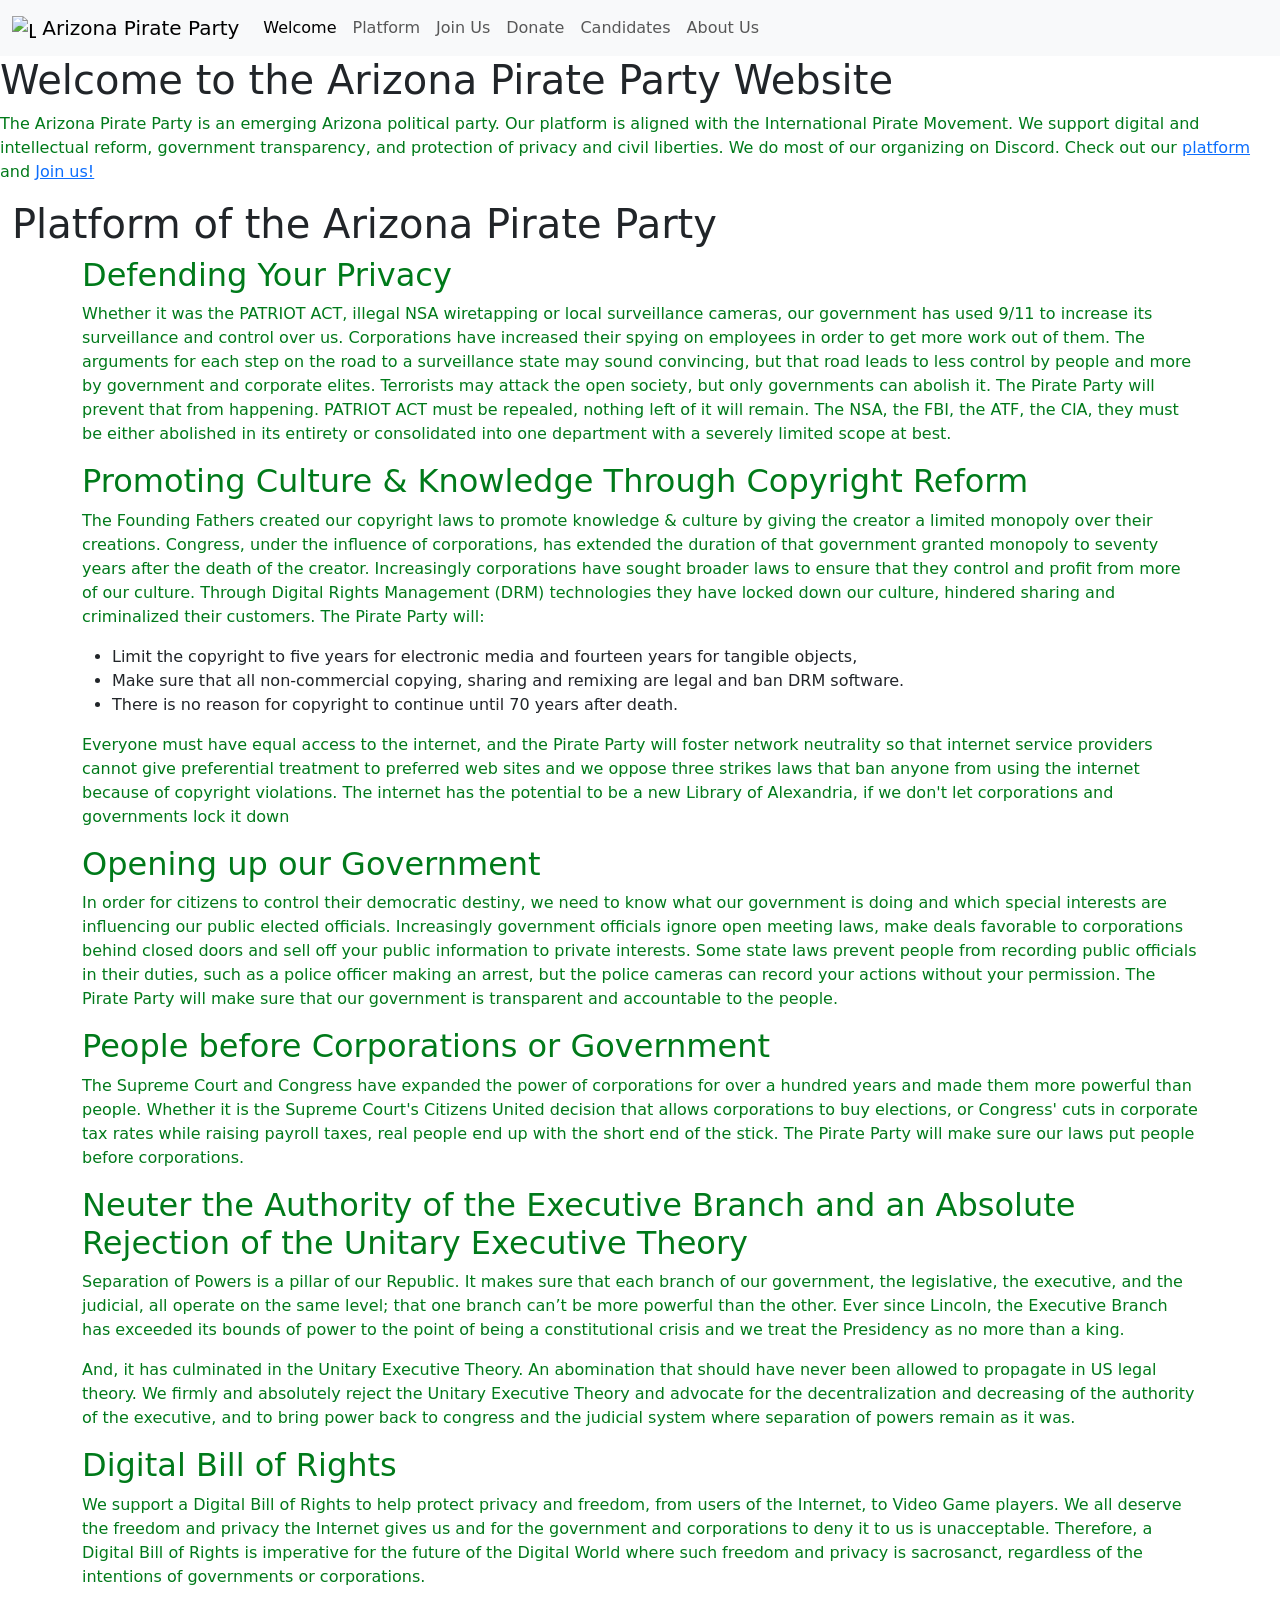
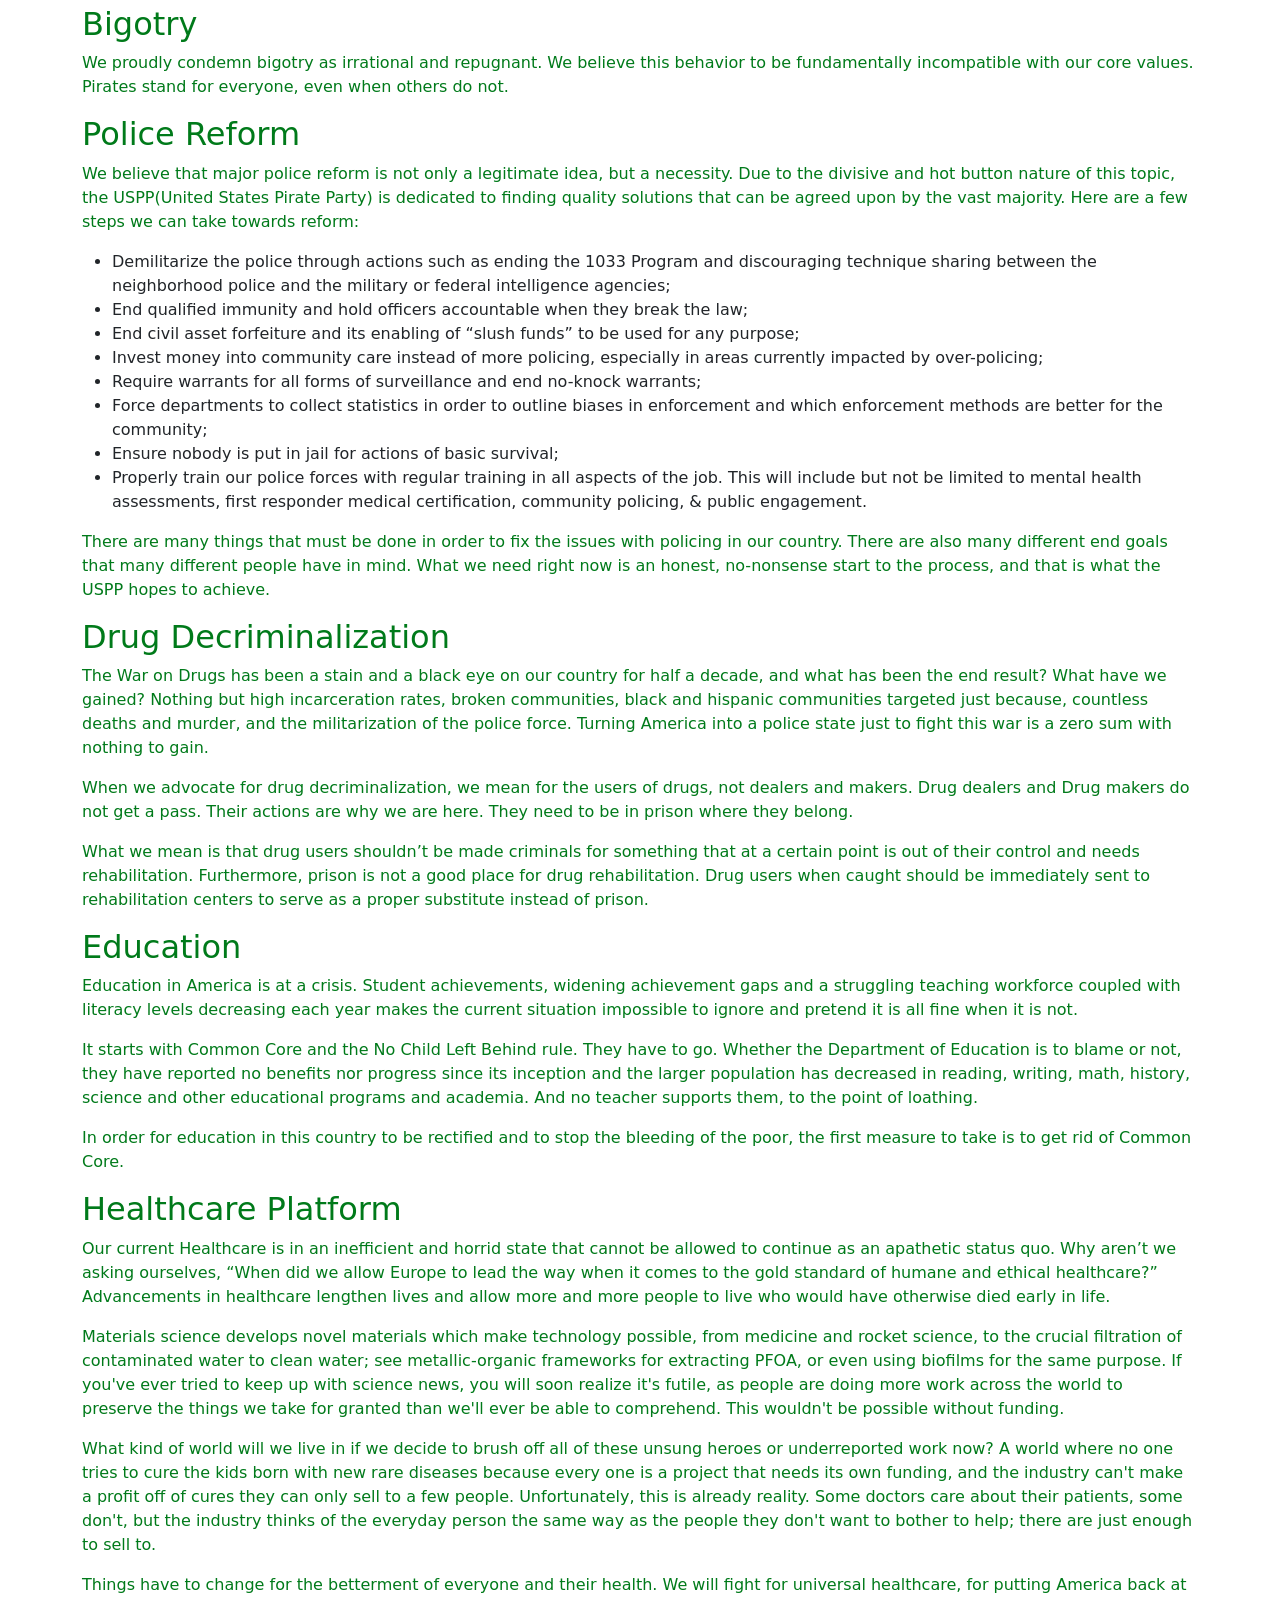
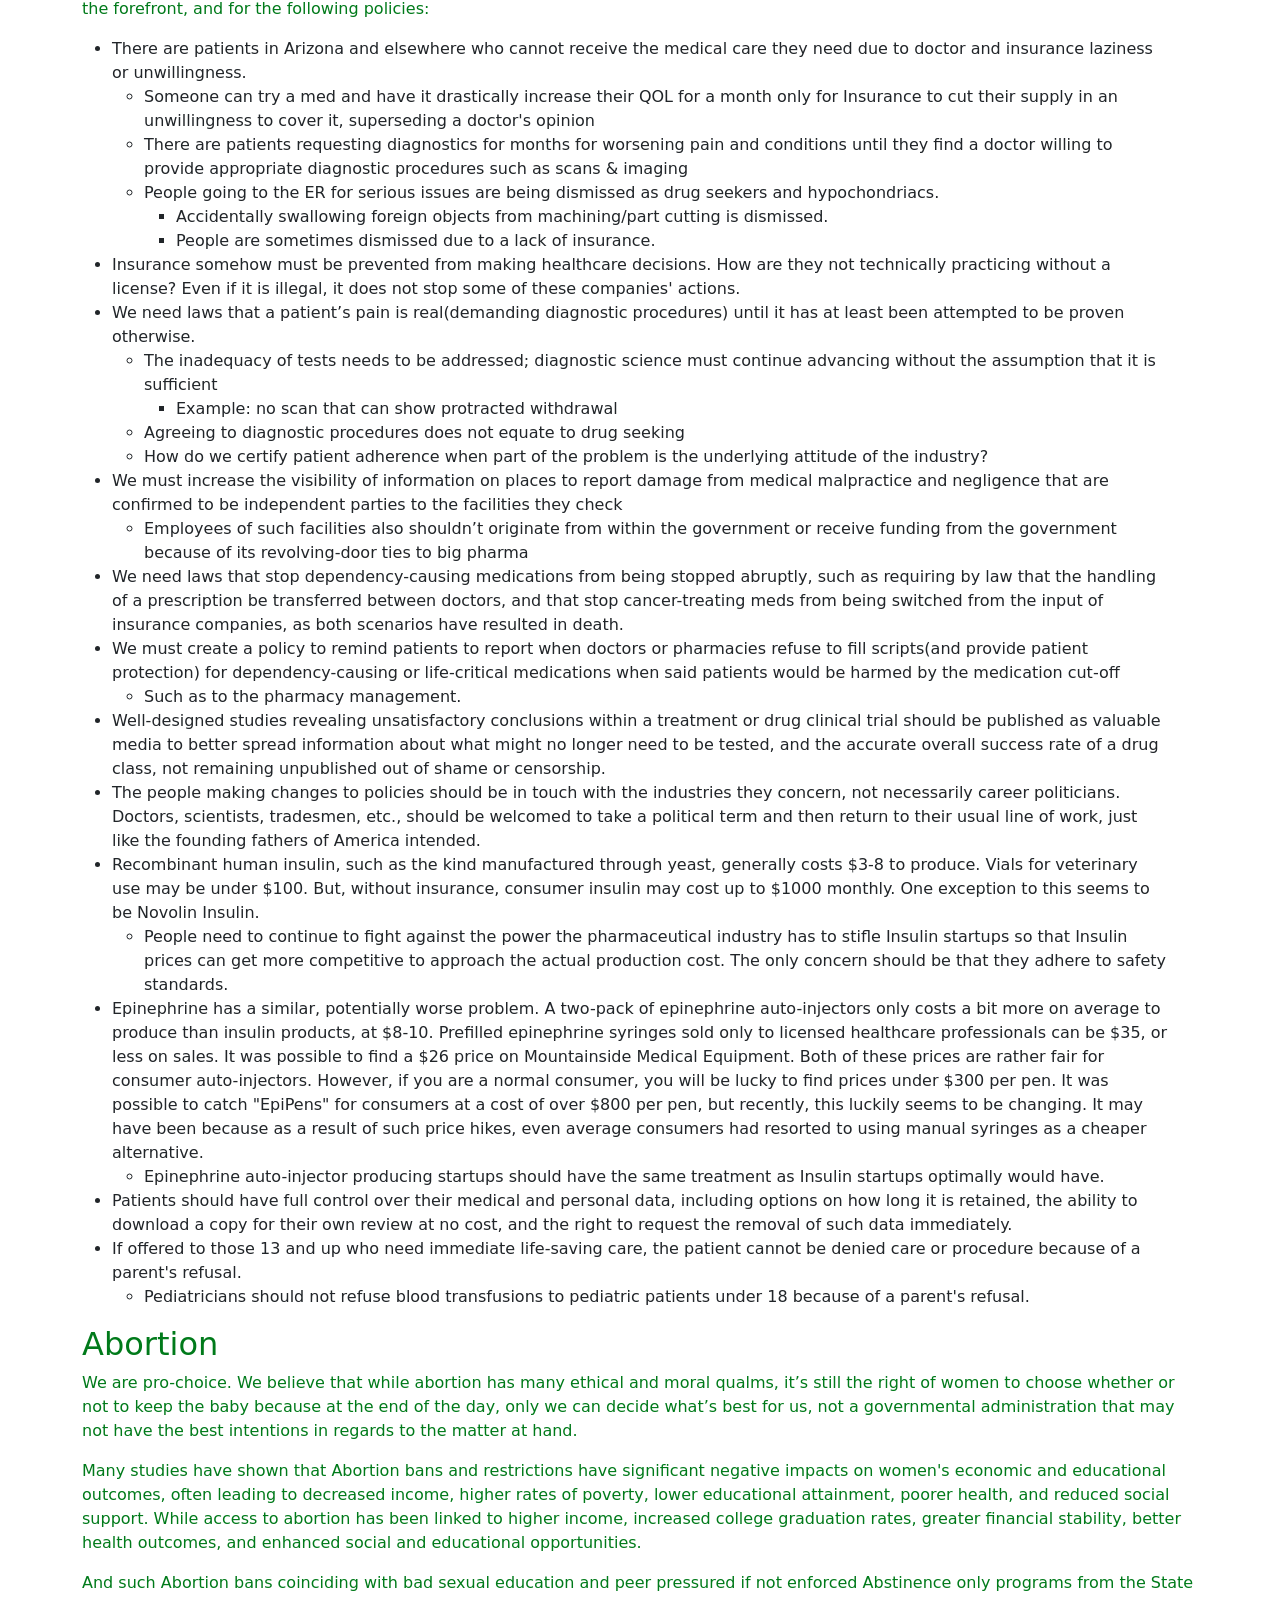
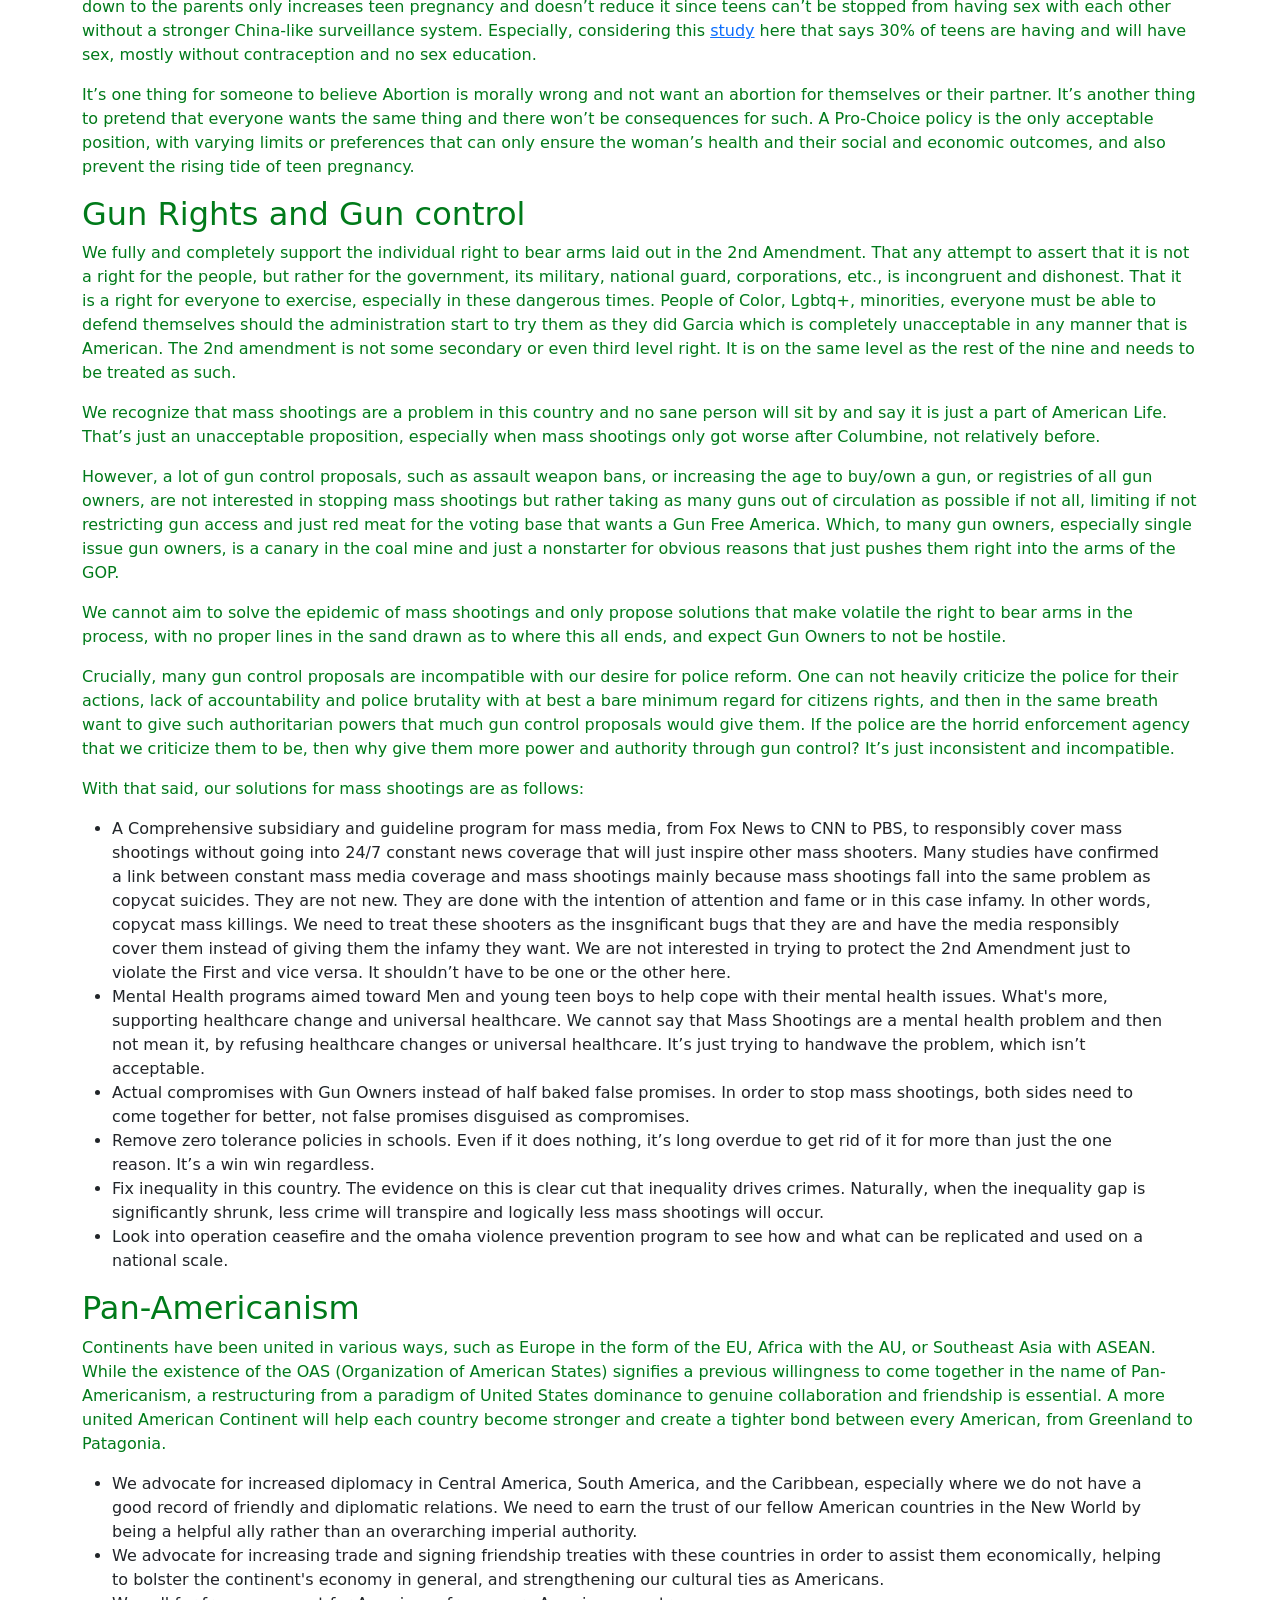
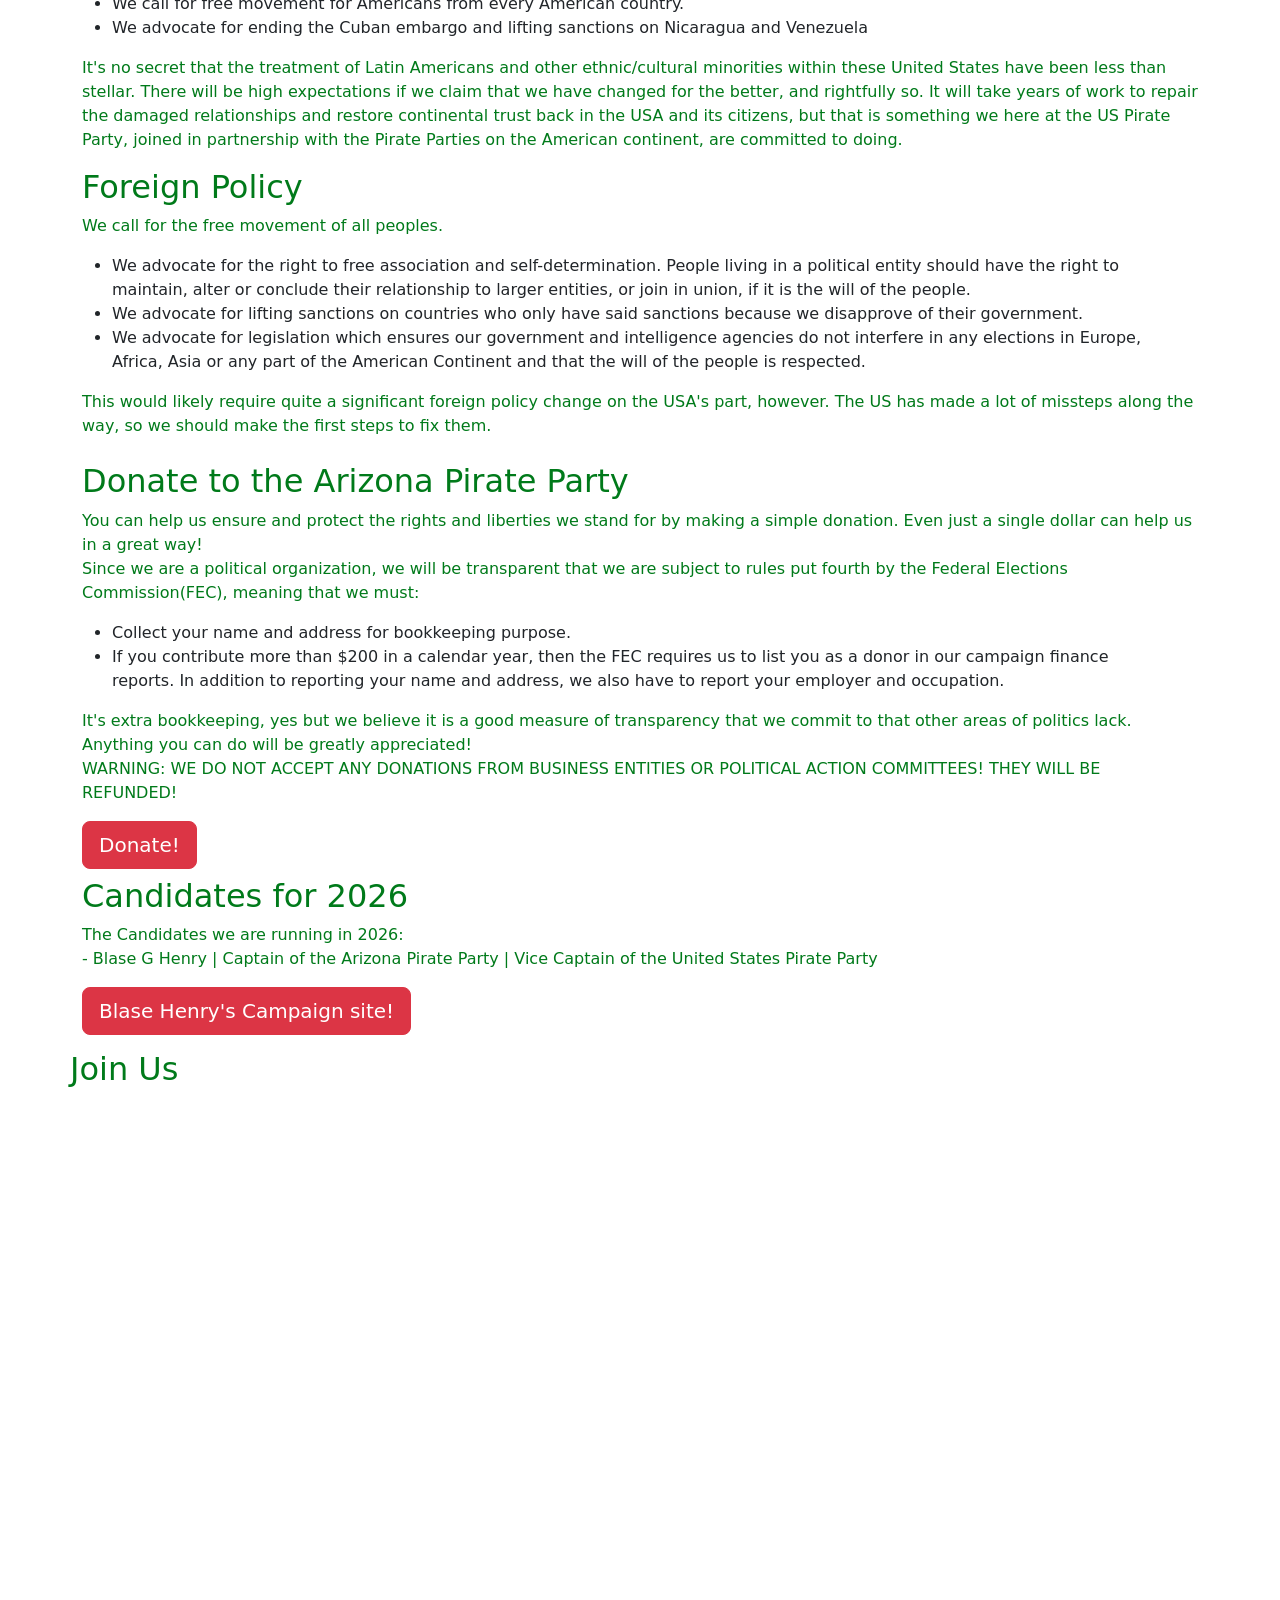
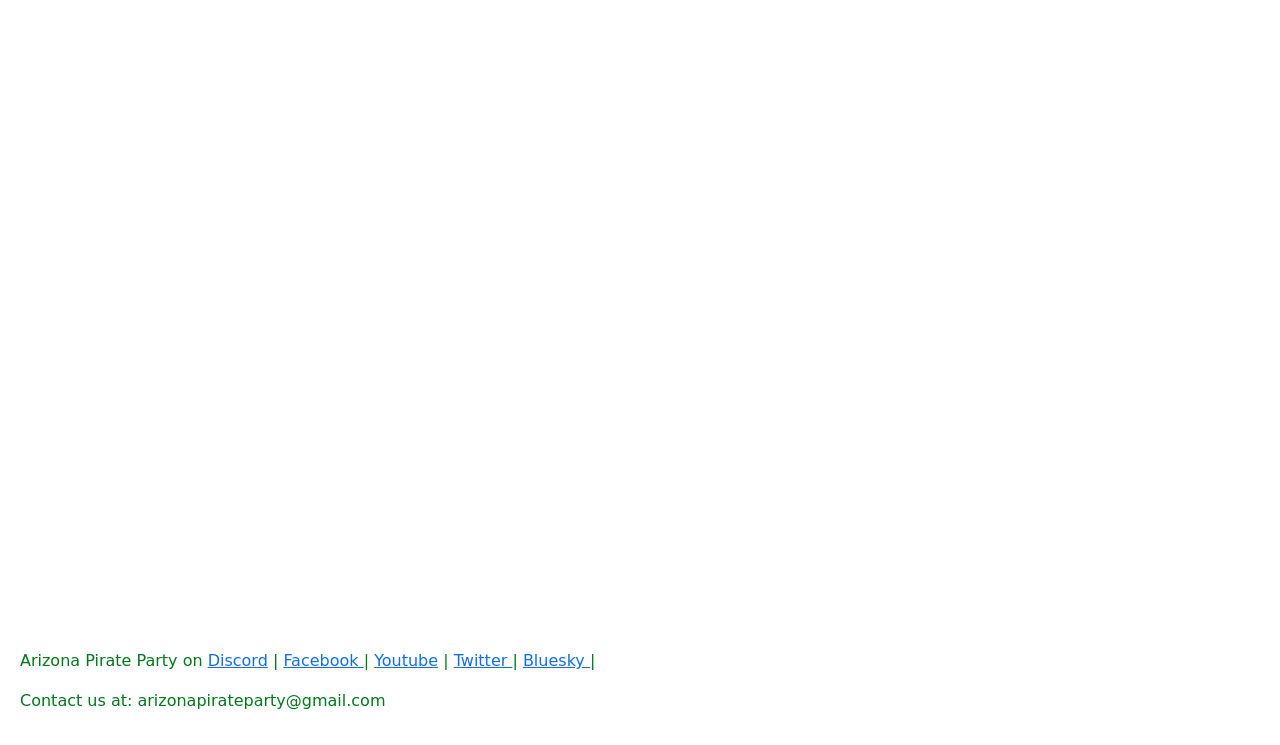
==== index.html @ faabdd6e "Title change." ====
<!DOCTYPE html>
    <head>
        <title>Arizona Pirate Party
        </title>
        <meta charset="utf-8">
        <meta name="viewport" content="width=device-width, initial-scale=1.0">
        <link rel="icon" href="https://cdn.discordapp.com/attachments/1261031970125906052/1361849986983133195/KYTcWwFT_400x400.jpg?ex=68004122&is=67feefa2&hm=09dff8dc280c2abeb54d81f35639f32830ed863a8ac54ee192ce0e9ca533f550&" type="image/icon type">   
        <link rel="stylesheet" href="style.css">
        <link href="https://cdn.jsdelivr.net/npm/bootstrap@5.3.3/dist/css/bootstrap.min.css" rel="stylesheet" integrity="sha384-QWTKZyjpPEjISv5WaRU9OFeRpok6YctnYmDr5pNlyT2bRjXh0JMhjY6hW+ALEwIH" crossorigin="anonymous">
        
        <style>
            /* Considering the lime green of the text seems to be in the external CSS file, 
            what is this green for? */
            h2, p {
                padding: 0 70px;
                color: #007a1a;
            }
            .nav-item {margin: 0;}
        </style>
    </head>
    <body>
            

        <!-- Navbar elements -->
                <nav class="navbar navbar-expand-lg bg-body-tertiary">
                    <div class="container-fluid">
                    <a class="navbar-brand" href="#">
                        <img src="https://openclipart.org/image/2000px/140407" alt="Logo" width="24" height="24" class="d-inline-block align-text-top">
                        Arizona Pirate Party</a>
                    <button class="navbar-toggler" type="button" data-bs-toggle="collapse" data-bs-target="#navbarNav" aria-controls="navbarNav" aria-expanded="false" aria-label="Toggle navigation">
                        <span class="navbar-toggler-icon"></span>
                    </button>
                    <div class="collapse navbar-collapse" id="navbarNav">
                        <ul class="navbar-nav">
                        <li class="nav-item">
                            <a class="nav-link active" aria-current="page" href="#welcome">Welcome</a>
                        </li>
                        <li class="nav-item">
                            <a class="nav-link" href="#platform">Platform</a>
                        </li>
                        <li class="nav-item">
                            <a class="nav-link" href="#join">Join Us</a>
                        </li>
                        <li class="nav-item">
                            <a class="nav-link" href="#donate">Donate</a>
                        </li>
                        <li class="nav-item">
                            <a class="nav-link" href="#Candidates">Candidates</a>
                        </li>
                        <li class="nav-item">
                            <a class="nav-link" href="https://azpirateparty.org/aboutUs" target="_self">About Us</a>
                        </li>
                        </ul>
                    </div>
                    </div>
                </nav>

        <!-- Start of Welcome Page -->

            <div id="row-1" class="container-fluid row gy-0 gx-0">
                        <h1 id="welcome">Welcome to the Arizona Pirate Party Website</h1>
                            <p id="intro">The Arizona Pirate Party is an emerging Arizona political party. Our platform is aligned with the
                                International Pirate Movement. We support digital and intellectual reform, government
                                transparency, and protection of privacy and civil liberties.

                                We do most of our organizing on Discord. Check out our <a href="#platform">platform</a> and <a href="#join">Join us!</a></p>
                        
            </div>

            <!-- Start of Platform Page -->
        <div id="platformpage" class="container-fluid row gy-0 gx-0">
            <div id="platform-width" class="container">
                <h1 id="platform">Platform of the Arizona Pirate Party</h1>            
                    <h2>Defending Your Privacy</h2>
                        <p>Whether it was the PATRIOT ACT, illegal NSA wiretapping or local surveillance cameras, our
                            government has used 9/11 to increase its surveillance and control over us. Corporations have increased
                            their spying on employees in order to get more work out of them. The arguments for each step on the road
                            to a surveillance state may sound convincing, but that road leads to less control by people and more by
                            government and corporate elites. Terrorists may attack the open society, but only governments can abolish it. The Pirate Party will prevent that from happening. PATRIOT ACT must be repealed, nothing left of it will remain. The NSA, the FBI, the ATF, the CIA, they must be either abolished in its entirety or
                            consolidated into one department with a severely limited scope at best.</p>
                    <h2>Promoting Culture & Knowledge Through Copyright
                        Reform</h2>
                        <p>The Founding Fathers created our copyright laws to promote knowledge & culture by giving the creator a
                            limited monopoly over their creations. Congress, under the influence of corporations, has extended the
                            duration of that government granted monopoly to seventy years after the death of the creator. Increasingly
                            corporations have sought broader laws to ensure that they control and profit from more of our culture.
                            Through Digital Rights Management (DRM) technologies they have locked down our culture, hindered
                            sharing and criminalized their customers. The Pirate Party will:
                            <ul style="padding-left:100px; padding-right: 100px;">
                                <li>Limit the copyright to five years for electronic media and fourteen years for tangible objects,
                                </li>
                                <li>Make sure that all non-commercial copying, sharing and remixing are legal and ban DRM software.
                                </li>
                                <li>There is no reason for copyright to continue until 70 years after death.
                                </li>
                            </ul>
                            </p>
                        <p>
                            Everyone must have equal access to the internet, and the Pirate Party will foster network neutrality so that
                            internet service providers cannot give preferential treatment to preferred web sites and we oppose three
                            strikes laws that ban anyone from using the internet because of copyright violations. The internet has the
                            potential to be a new Library of Alexandria, if we don't let corporations and governments lock it down
                        </p>
                    <h2>Opening up our Government</h2>
                        <p>In order for citizens to control their democratic destiny, we need to know what our government is doing
                            and which special interests are influencing our public elected officials. Increasingly government officials
                            ignore open meeting laws, make deals favorable to corporations behind closed doors and sell off your
                            public information to private interests. Some state laws prevent people from recording public officials in
                            their duties, such as a police officer making an arrest, but the police cameras can record your actions
                            without your permission. The Pirate Party will make sure that our government is transparent and
                            accountable to the people.</p>
                    <h2>People before Corporations or Government</h2>
                        <p>The Supreme Court and Congress have expanded the power of corporations for over a hundred years and
                            made them more powerful than people. Whether it is the Supreme Court's Citizens United decision that
                            allows corporations to buy elections, or Congress' cuts in corporate tax rates while raising payroll taxes,
                            real people end up with the short end of the stick. The Pirate Party will make sure our laws put people
                            before corporations.
                        </p>
                    <h2>Neuter the Authority of the Executive Branch and an
                        Absolute Rejection of the Unitary Executive Theory</h2>
                        <p>Separation of Powers is a pillar of our Republic. It makes sure that each branch of our government, the
                            legislative, the executive, and the judicial, all operate on the same level; that one branch can’t be more
                            powerful than the other. Ever since Lincoln, the Executive Branch has exceeded its bounds of power to
                            the point of being a constitutional crisis and we treat the Presidency as no more than a king.</p>
                        <p>
                            And, it has culminated in the Unitary Executive Theory. An abomination that should have never been
                            allowed to propagate in US legal theory. We firmly and absolutely reject the Unitary Executive Theory
                            and advocate for the decentralization and decreasing of the authority of the executive, and to bring power back
                            to congress and the judicial system where separation of powers remain as it was.
                        </p>
                    <h2>Digital Bill of Rights</h2>
                        <p>We support a Digital Bill of Rights to help protect privacy and freedom, from users of the Internet, to
                            Video Game players. We all deserve the freedom and privacy the Internet gives us and for the government
                            and corporations to deny it to us is unacceptable. Therefore, a Digital Bill of Rights is imperative for the
                            future of the Digital World where such freedom and privacy is sacrosanct, regardless of the intentions of
                            governments or corporations.
                        </p>
                    <h2>Bigotry</h2>
                        <p>We proudly condemn bigotry as irrational and repugnant. We believe this behavior to be fundamentally incompatible with our core values. Pirates stand for everyone, even when others do not.</p>
                    <h2>Police Reform</h2>
                        <p>We believe that major police reform is not only a legitimate idea, but a necessity. Due to the divisive and
                            hot button nature of this topic, the USPP(United States Pirate Party) is dedicated to finding quality solutions that can be agreed upon
                            by the vast majority. Here are a few steps we can take towards reform:
                            <ul style="padding-left:100px; padding-right: 100px;">
                                <li>Demilitarize the police through actions such as ending the 1033 Program and discouraging
                                    technique sharing between the neighborhood police and the military or federal intelligence
                                    agencies;
                                </li>
                                <li>End qualified immunity and hold officers accountable when they break the law;
                                </li>
                                <li>End civil asset forfeiture and its enabling of “slush funds” to be used for any purpose;
                                </li>
                                <li>Invest money into community care instead of more policing, especially in areas currently
                                    impacted by over-policing;
                                </li>
                                <li>
                                    Require warrants for all forms of surveillance and end no-knock warrants;
                                </li>
                                <li>
                                    Force departments to collect statistics in order to outline biases in enforcement and which
                                    enforcement methods are better for the community;
                                </li>
                                <li>
                                    Ensure nobody is put in jail for actions of basic survival;
                                </li>
                                <li>
                                    Properly train our police forces with regular training in all aspects of the job. This will include but
                                    not be limited to mental health assessments, first responder medical certification, community
                                    policing, & public engagement.
                                </li>
                            </ul>
                        </p>
                        <p>There are many things that must be done in order to fix the issues with policing in our country. There are
                            also many different end goals that many different people have in mind. What we need right now is an
                            honest, no-nonsense start to the process, and that is what the USPP hopes to achieve.</p>
                    <h2>Drug Decriminalization</h2>
                        <p>The War on Drugs has been a stain and a black eye on our country for half a decade, and what has been
                            the end result? What have we gained? Nothing but high incarceration rates, broken communities, black
                            and hispanic communities targeted just because, countless deaths and murder, and the militarization of the
                            police force. Turning America into a police state just to fight this war is a zero sum with nothing to gain.
                        </p>
                        <p>When we advocate for drug decriminalization, we mean for the users of drugs, not dealers and makers.
                            Drug dealers and Drug makers do not get a pass. Their actions are why we are here. They need to be in
                            prison where they belong.</p> 
                        <p>
                            What we mean is that drug users shouldn’t be made criminals for something that at a certain point is out
                            of their control and needs rehabilitation. Furthermore, prison is not a good place for drug rehabilitation. Drug users
                            when caught should be immediately sent to rehabilitation centers to serve as a proper substitute instead of
                            prison.
                        </p>                     
                    <h2>Education</h2>
                        <p>
                            Education in America is at a crisis. Student achievements, widening achievement gaps and a struggling
                            teaching workforce coupled with literacy levels decreasing each year makes the current situation
                            impossible to ignore and pretend it is all fine when it is not.
                        </p>
                        <p>
                            It starts with Common Core and the No Child Left Behind rule. They have to go. Whether the
                            Department of Education is to blame or not, they have reported no benefits nor progress since its
                            inception and the larger population has decreased in reading, writing, math, history, science and other
                            educational programs and academia. And no teacher supports them, to the point of loathing.
                        </p>
                        <p>
                            In order for education in this country to be rectified and to stop the bleeding of the poor, the first measure to take is to get rid of Common Core.
                        </p>
                        <h2>Healthcare Platform</h2>
                        <p>
                            Our current Healthcare is in an inefficient and horrid state that cannot be allowed to continue as an apathetic status quo. 
                            Why aren’t we asking ourselves, “When did we allow Europe to lead the way when it comes to the gold standard of humane and ethical healthcare?” 
                            Advancements in healthcare lengthen lives and allow more and more people to live who would have otherwise died early in life. 
                        </p>
                        <p>
                            Materials science develops novel materials which make technology possible, from medicine and rocket science, 
                            to the crucial filtration of contaminated water to clean water; see metallic-organic frameworks for extracting PFOA, 
                            or even using biofilms for the same purpose. If you've ever tried to keep up with science news, you will soon realize it's futile, 
                            as people are doing more work across the world to preserve the things we take for granted than we'll ever be able to comprehend. 
                            This wouldn't be possible without funding.
                        </p>
                        <p>
                            What kind of world will we live in if we decide to brush off all of these unsung heroes or 
                            underreported work now? A world where no one tries to cure the kids born with new rare diseases because every one is a project that needs its own funding, 
                            and the industry can't make a profit off of cures they can only sell to a few people. Unfortunately, this is already reality. 
                            Some doctors care about their patients, some don't, but the industry thinks of the everyday person the same way as the people they don't want to 
                            bother to help; there are just enough to sell to.
                        </p>
                        <p>
                            Things have to change for the betterment of everyone and their health. We will fight for universal healthcare, for putting America back at the forefront, 
                            and for the following policies:
                        </p>
                        <ul style="padding-left:100px; padding-right: 100px;">
                            <li>There are patients in Arizona and elsewhere who cannot receive the medical care they need due to doctor and insurance laziness or unwillingness.</li>
                            <ul>
                                <li>Someone can try a med and have it drastically increase their QOL for a month only for Insurance to cut their supply in an unwillingness to cover it, 
                                    superseding a doctor's opinion</li>
                                <li>There are patients requesting diagnostics for months for worsening pain and conditions until they find a doctor willing to provide appropriate diagnostic 
                                    procedures such as scans & imaging</li>
                                <li>People going to the ER for serious issues are being dismissed as drug seekers and hypochondriacs.</li>
                                    <ul>
                                        <li>Accidentally swallowing foreign objects from machining/part cutting is dismissed.</li>
                                        <li>People are sometimes dismissed due to a lack of insurance.</li>
                                    </ul>
                            </ul>
                            <li>Insurance somehow must be prevented from making healthcare decisions. How are they not technically practicing without a license? Even if it is illegal, 
                                it does not stop some of these companies' actions. </li>
                            <li>We need laws that a patient’s pain is real(demanding diagnostic procedures) until it has at least been attempted to be proven otherwise.</li>
                                <ul>
                                    <li>The inadequacy of tests needs to be addressed; diagnostic science must continue advancing without the assumption that it is sufficient</li>
                                        <ul>
                                            <li>Example: no scan that can show protracted withdrawal</li>
                                        </ul>
                                    <li>Agreeing to diagnostic procedures does not equate to drug seeking</li>
                                    <li>How do we certify patient adherence when part of the problem is the underlying attitude of the industry? </li>
                                </ul>
                            <li>We must increase the visibility of information on places to report damage from medical malpractice and negligence that are confirmed to be independent 
                                parties to the facilities they check</li>
                                <ul>
                                    <li>Employees of such facilities also shouldn’t originate from within the government or receive funding from the government because of its revolving-door ties to big pharma</li>
                                </ul>
                            <li>We need laws that stop dependency-causing medications from being stopped abruptly, such as requiring by law that the handling of a prescription be transferred 
                                between doctors, and that stop cancer-treating meds from being switched from the input of insurance companies, as both scenarios have resulted in death.</li>
                            <li>We must create a policy to remind patients to report when doctors or pharmacies refuse to fill scripts(and provide patient protection) for dependency-causing or 
                                life-critical medications when said patients would be harmed by the medication cut-off </li>
                                <ul>
                                    <li>Such as to the pharmacy management.</li>
                                </ul>
                            <li>Well-designed studies revealing unsatisfactory conclusions within a treatment or drug clinical trial should be published as valuable media to better 
                                spread information about what might no longer need to be tested, and the accurate overall success rate of a drug class, not remaining unpublished out of shame 
                                or censorship.</li>
                            <li>The people making changes to policies should be in touch with the industries they concern, not necessarily career politicians. Doctors, scientists, tradesmen, etc., 
                                should be welcomed to take a political term and then return to their usual line of work, just like the founding fathers of America intended.</li>
                            <li>Recombinant human insulin, such as the kind manufactured through yeast, generally costs $3-8 to produce. Vials for veterinary use may be under $100. 
                                But, without insurance, consumer insulin may cost up to $1000 monthly. One exception to this seems to be Novolin Insulin. </li>
                                <ul>
                                    <li>People need to continue to fight against the power the pharmaceutical industry has to stifle Insulin startups so that Insulin prices can get more competitive 
                                        to approach the actual production cost. The only concern should be that they adhere to safety standards.</li>
                                </ul>
                            <li>Epinephrine has a similar, potentially worse problem. A two-pack of epinephrine auto-injectors only costs a bit more on average to produce than insulin products, 
                                at $8-10. Prefilled epinephrine syringes sold only to licensed healthcare professionals can be $35, or less on sales. It was possible to find a $26 price on 
                                Mountainside Medical Equipment. Both of these prices are rather fair for consumer auto-injectors. However, if you are a normal consumer, you will be lucky to find 
                                prices under $300 per pen. It was possible to catch "EpiPens" for consumers at a cost of over $800 per pen, but recently, this luckily seems to be changing. 
                                It may have been because as a result of such price hikes, even average consumers had resorted to using manual syringes as a cheaper alternative.</li>
                                <ul>
                                    <li>Epinephrine auto-injector producing startups should have the same treatment as Insulin startups optimally would have.</li>
                                </ul>
                            <li>Patients should have full control over their medical and personal data, including options on how long it is retained, the ability to download a copy for their own 
                                review at no cost, and the right to request the removal of such data immediately.
                            </li>
                            <li>If offered to those 13 and up who need immediate life-saving care, the patient cannot be denied care or procedure because of a parent's refusal.</li>
                                <ul>
                                    <li>Pediatricians should not refuse blood transfusions to pediatric patients under 18 because of a parent's refusal.</li>
                                </ul>
                        </ul>
                    <h2>Abortion</h2>
                        <p>
                            We are pro-choice. We believe that while abortion has many ethical and moral qualms, it’s still the right
                            of women to choose whether or not to keep the baby because at the end of the day, only we can decide
                            what’s best for us, not a governmental administration that may not have the best intentions in regards to
                            the matter at hand.
                        </p>
                        <p>
                            Many studies have shown that Abortion bans and restrictions have significant negative impacts on
                            women's economic and educational outcomes, often leading to decreased income, higher rates of poverty,
                            lower educational attainment, poorer health, and reduced social support. While access to abortion has
                            been linked to higher income, increased college graduation rates, greater financial stability, better health
                            outcomes, and enhanced social and educational opportunities.
                        </p>
                        <p>
                            And such Abortion bans coinciding with bad sexual education and peer pressured if not enforced
                            Abstinence only programs from the State down to the parents only increases teen pregnancy and doesn’t
                            reduce it since teens can’t be stopped from having sex with each other without a stronger China-like
                            surveillance system. Especially, considering this <a href="https://www.cdc.gov/yrbs/dstr/index.html">study</a> here that says 30% of teens are having and will
                            have sex, mostly without contraception and no sex education.
                        </p>
                        <p>
                            It’s one thing for someone to believe Abortion is morally wrong and not want an abortion for themselves or their
                            partner. It’s another thing to pretend that everyone wants the same thing and there won’t be consequences
                            for such. A Pro-Choice policy is the only acceptable position, with varying limits or preferences that can
                            only ensure the woman’s health and their social and economic outcomes, and also prevent the
                            rising tide of teen pregnancy.
                        </p>
                    <h2>Gun Rights and Gun control</h2>
                        <p>
                            We fully and completely support the individual right to bear arms laid out in the 2nd Amendment. That
                            any attempt to assert that it is not a right for the people, but rather for the government, its military,
                            national guard, corporations, etc., is incongruent and dishonest. That it is a right for everyone to exercise,
                            especially in these dangerous times. People of Color, Lgbtq+, minorities, everyone must be able to defend
                            themselves should the administration start to try them as they did Garcia which is completely
                            unacceptable in any manner that is American. The 2nd amendment is not some secondary or even third
                            level right. It is on the same level as the rest of the nine and needs to be treated as such.
                        </p>
                        <p>
                            We recognize that mass shootings are a problem in this country and no sane person will sit by and say it is
                            just a part of American Life. That’s just an unacceptable proposition, especially when mass shootings
                            only got worse after Columbine, not relatively before.
                        </p>
                        <p>
                            However, a lot of gun control proposals, such as assault weapon bans, or increasing 
                            the age to buy/own a gun, or registries of all gun owners, are not interested in stopping mass
                            shootings but rather taking as many guns out of circulation as possible if not all, limiting if not restricting
                            gun access and just red meat for the voting base that wants a Gun Free America. Which, to many gun
                            owners, especially single issue gun owners, is a canary in the coal mine and just a nonstarter for obvious
                            reasons that just pushes them right into the arms of the GOP.
                        </p>
                        <p>
                            We cannot aim to solve the epidemic of mass shootings and only propose solutions that make volatile the right
                            to bear arms in the process, with no proper lines in the sand drawn as to where this all ends, and expect
                            Gun Owners to not be hostile.
                        </p>
                        <p>
                            Crucially, many gun control proposals are incompatible with our desire for police reform. One can not heavily
                            criticize the police for their actions, lack of accountability and police brutality with at best a bare
                            minimum regard for citizens rights, and then in the same breath want to give such authoritarian powers
                            that much gun control proposals would give them. If the police are the horrid enforcement agency that we
                            criticize them to be, then why give them more power and authority through gun control? It’s just
                            inconsistent and incompatible.
                        </p>
                        <p>
                            With that said, our solutions for mass shootings are as follows:
                            <ul style="padding-left:100px; padding-right: 100px;">
                                <li>
                                    A Comprehensive subsidiary and guideline program for mass media, from Fox News to CNN to
                                    PBS, to responsibly cover mass shootings without going into 24/7 constant news coverage that
                                    will just inspire other mass shooters. Many studies have confirmed a link between constant mass
                                    media coverage and mass shootings mainly because mass shootings fall into the same problem as
                                    copycat suicides. They are not new. They are done with the intention of attention and fame or in
                                    this case infamy. In other words, copycat mass killings. We need to treat these shooters as the
                                    insgnificant bugs that they are and have the media responsibly cover them instead of giving them
                                    the infamy they want. We are not interested in trying to protect the 2nd Amendment just to
                                    violate the First and vice versa. It shouldn’t have to be one or the other here.
                                </li>
                                <li>
                                    Mental Health programs aimed toward Men and young teen boys to help cope with their mental
                                    health issues. What's more, supporting healthcare change and universal healthcare. We cannot say that
                                    Mass Shootings are a mental health problem and then not mean it, by refusing healthcare changes
                                    or universal healthcare. It’s just trying to handwave the problem, which isn’t acceptable.
                                </li>
                                <li>
                                    Actual compromises with Gun Owners instead of half baked false promises. In order to stop mass
                                    shootings, both sides need to come together for better, not false promises disguised as
                                    compromises.
                                </li>
                                <li>
                                    Remove zero tolerance policies in schools. Even if it does nothing, it’s long overdue to get rid of
                                    it for more than just the one reason. It’s a win win regardless.
                                </li>
                                <li>
                                    Fix inequality in this country. The evidence on this is clear cut that inequality drives crimes.
                                    Naturally, when the inequality gap is significantly shrunk, less crime will transpire and logically less
                                    mass shootings will occur.
                                </li>
                                <li>
                                    Look into operation ceasefire and the omaha violence prevention program to see how and what
                                    can be replicated and used on a national scale.
                                </li>
                            </ul>
                        </p>
                    <h2>Pan-Americanism</h2>
                        <p>
                            Continents have been united in various ways, such as Europe in the form of the EU, Africa with the AU,
                            or Southeast Asia with ASEAN. While the existence of the OAS (Organization of American States)
                            signifies a previous willingness to come together in the name of Pan-Americanism, a restructuring from a
                            paradigm of United States dominance to genuine collaboration and friendship is essential. A more united
                            American Continent will help each country become stronger and create a tighter bond between every
                            American, from Greenland to Patagonia.
                            <ul style="padding-left:100px; padding-right: 100px;">
                                <li>
                                    We advocate for increased diplomacy in Central America, South America, and the Caribbean,
                                    especially where we do not have a good record of friendly and diplomatic relations. We need to
                                    earn the trust of our fellow American countries in the New World by being a helpful ally rather
                                    than an overarching imperial authority.
                                </li>
                                <li>
                                    We advocate for increasing trade and signing friendship treaties with these countries in order to
                                    assist them economically, helping to bolster the continent's economy in general, and strengthening
                                    our cultural ties as Americans.
                                </li>
                                <li>
                                    We call for free movement for Americans from every American country.
                                </li>
                                <li>
                                    We advocate for ending the Cuban embargo and lifting sanctions on Nicaragua and Venezuela
                                </li>
                            </ul>
                        </p>
                        <p>
                            It's no secret that the treatment of Latin Americans and other ethnic/cultural minorities within these
                            United States have been less than stellar. There will be high expectations if we claim that we have
                            changed for the better, and rightfully so. It will take years of work to repair the damaged relationships and
                            restore continental trust back in the USA and its citizens, but that is something we here at the US Pirate
                            Party, joined in partnership with the Pirate Parties on the American continent, are committed to doing.
                        </p>
                    <h2>Foreign Policy</h2>
                        <p>
                            We call for the free movement of all peoples.
                            <ul style="padding-left:100px; padding-right: 100px;">
                                <li>
                                    We advocate for the right to free association and self-determination. People living in a political
                                    entity should have the right to maintain, alter or conclude their relationship to larger entities, or
                                    join in union, if it is the will of the people.
                                </li>
                                <li>
                                    We advocate for lifting sanctions on countries who only have said sanctions because we
                                    disapprove of their government.
                                </li>
                                <li>
                                    We advocate for legislation which ensures our government and intelligence agencies do not
                                    interfere in any elections in Europe, Africa, Asia or any part of the American Continent and that
                                    the will of the people is respected.
                                </li>
                            </ul>
                        </p>
                        <p>
                            This would likely require quite a significant foreign policy change on the USA's part, however. The US
                            has made a lot of missteps along the way, so we should make the first steps to fix them.
                        </p>
            </div>
              <!-- Start Donation Page -->
        <div id="donate" class="container-fluid row gy-0 gx-0">
            <div id="Donate-width" class="container">
                <h1 id="Donate"></h1>    
                <h2>Donate to the Arizona Pirate Party</h2>
                <p>  
                    You can help us ensure and protect the rights and liberties we stand for by making a simple donation. Even just a single dollar can help us in a great way!<br>
                    Since we are a political organization, we will be transparent that we are subject to rules put fourth by the Federal Elections Commission(FEC), meaning that we must:<br>
                </p>
                    <ul style="padding-left:100px; padding-right: 100px;">
                    <li>Collect your name and address for bookkeeping purpose. </li>
                    <li>If you contribute more than $200 in a calendar year, then the FEC requires us to list you as a donor in our campaign finance reports. In addition to reporting your name and address, we also have to report your employer and occupation.</li>
            </ul>
                <p>
                    It's extra bookkeeping, yes but we believe it is a good measure of transparency that we commit to that other areas of politics lack.<br> 
                    Anything you can do will be greatly appreciated!<br>
                    WARNING: WE DO NOT ACCEPT ANY DONATIONS FROM BUSINESS ENTITIES OR POLITICAL ACTION COMMITTEES! THEY WILL BE REFUNDED!
                </p>
                <a href = "https://donate.stripe.com/cNieVfdvPg9F3cQ4xn6sw00" target="_blank" class="btn btn-danger btn-lg" id="petition-btn" style="margin: 0px 0px 0px 70px">Donate!</a>
        </div>
             <div id="Candidates" class="container-fluid row gy-0 gx-0">
            <div id="Candidates-width" class="container">
                <h1 id="Candidates"></h1>    
                <h2>Candidates for 2026</h2>
                <p>  
                   The Candidates we are running in 2026:<br>
                    - Blase G Henry | Captain of the Arizona Pirate Party | Vice Captain of the United States Pirate Party<br> 
                   
                    
                </p>
                <a href = "https://blasehenryforarizona.com/" target="_blank" class="btn btn-danger btn-lg" id="petition-btn" style="margin: 0px 0px 0px 70px">Blase Henry's Campaign site!</a>
        </div>
<!-- Start of Join Page -->
        <div id="row-2" class="row gy-0 gx-0 container-fluid">
            <h2 id="join" style="padding-left: 70px; padding-right: 70px; padding-top: 15px; width: 100%;">Join Us</h2>
            <iframe src="https://docs.google.com/forms/d/e/1FAIpQLSejc2YM6c1LQwRhseRbGIvfm9ftfXf7C0mQ8feKrnGQj4B2Hg/viewform?embedded=true" width="640" height="1153" frameborder="0" marginheight="0" marginwidth="0">Loading…</iframe>
            <p style="padding-left: 20px;">Arizona Pirate Party on 
                <a href="https://discord.gg/6byTSC22NW"6016; target="_blank">Discord</a> 
                | <a href="#"6016; target="_blank"> Facebook </a> 
                | <a href="#"6016; target="_blank">Youtube</a> 
                | <a href="https://x.com/AZPirateParty"6016; target="_blank"> Twitter </a> 
                | <a href="https://bsky.app/profile/azpirateparty.org"6016; target="_blank"> Bluesky </a>
                | <p style="padding-left: 20px;"> Contact us at: arizonapirateparty@gmail.com </p>
            </p>
        </div>
    </body>
    <footer>
        

                <script src="https://cdn.jsdelivr.net/npm/bootstrap@5.3.3/dist/js/bootstrap.bundle.min.js" integrity="sha384-YvpcrYf0tY3lHB60NNkmXc5s9fDVZLESaAA55NDzOxhy9GkcIdslK1eN7N6jIeHz" crossorigin="anonymous"></script>
                <script src="https://cdn.jsdelivr.net/npm/@popperjs/core@2.11.8/dist/umd/popper.min.js" integrity="sha384-I7E8VVD/ismYTF4hNIPjVp/Zjvgyol6VFvRkX/vR+Vc4jQkC+hVqc2pM8ODewa9r" crossorigin="anonymous"></script>
        
    </footer>
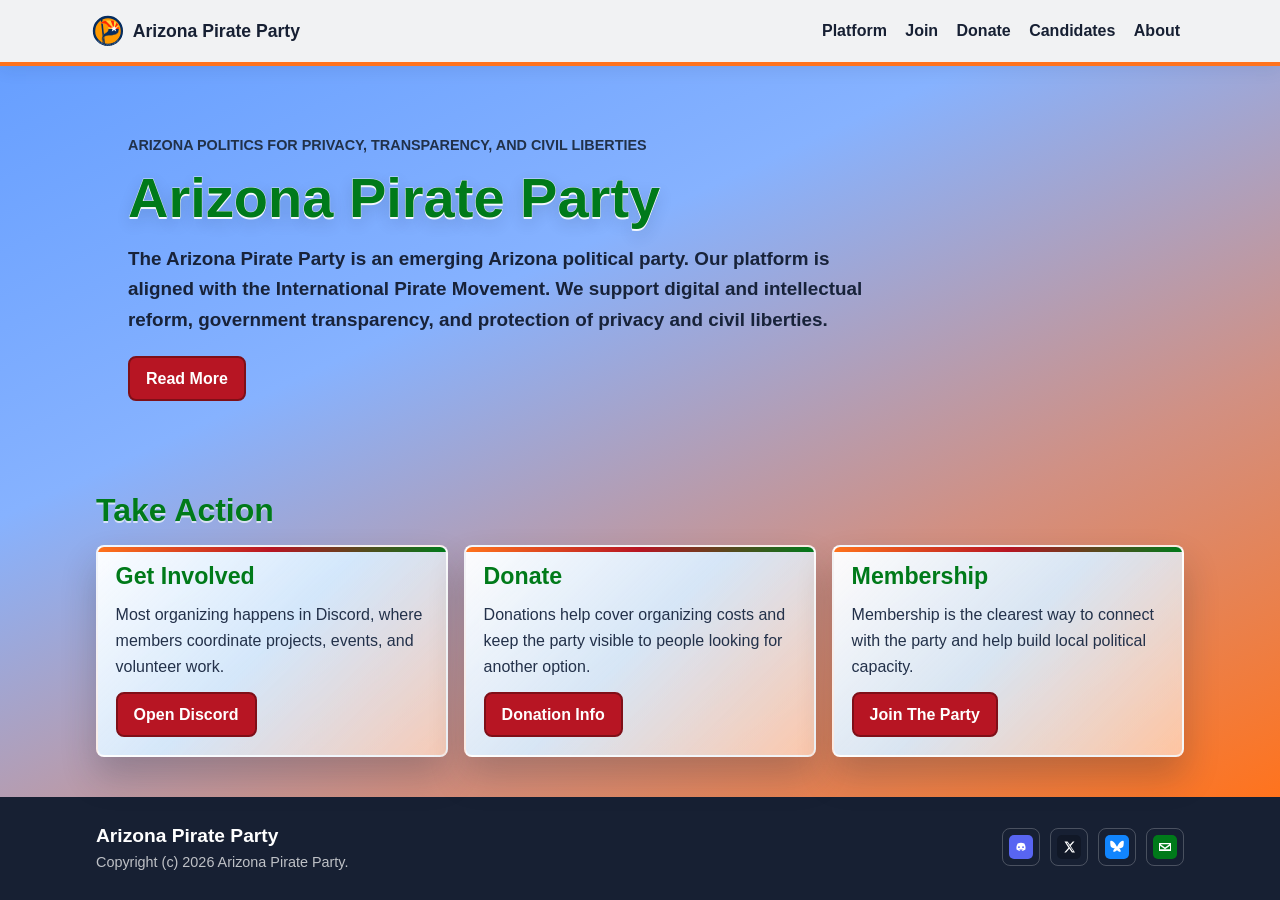
==== commit a8f97e6c: "fix: use relative asset paths" ====
--- a/index.html
+++ b/index.html
@@ -1,509 +1,150 @@
 <!DOCTYPE html>
-    <head>
-        <title>Arizona Pirate Party
-        </title>
-        <meta charset="utf-8">
-        <meta name="viewport" content="width=device-width, initial-scale=1.0">
-        <link rel="icon" href="https://cdn.discordapp.com/attachments/1261031970125906052/1361849986983133195/KYTcWwFT_400x400.jpg?ex=68004122&is=67feefa2&hm=09dff8dc280c2abeb54d81f35639f32830ed863a8ac54ee192ce0e9ca533f550&" type="image/icon type">   
-        <link rel="stylesheet" href="style.css">
-        <link href="https://cdn.jsdelivr.net/npm/bootstrap@5.3.3/dist/css/bootstrap.min.css" rel="stylesheet" integrity="sha384-QWTKZyjpPEjISv5WaRU9OFeRpok6YctnYmDr5pNlyT2bRjXh0JMhjY6hW+ALEwIH" crossorigin="anonymous">
-        
-        <style>
-            /* Considering the lime green of the text seems to be in the external CSS file, 
-            what is this green for? */
-            h2, p {
-                padding: 0 70px;
-                color: #007a1a;
-            }
-            .nav-item {margin: 0;}
-        </style>
-    </head>
-    <body>
-            
+<html lang="en">
+  <head>
+    <meta charset="utf-8">
+    <meta name="viewport" content="width=device-width, initial-scale=1">
+    <title>Arizona Pirate Party</title>
+    <meta name="description" content="The Arizona Pirate Party is an emerging Arizona political party supporting digital reform, transparency, privacy, and civil liberties.">
+    <meta name="robots" content="index, follow">
+    <link rel="canonical" href="https://azpirateparty.org/">
 
-        <!-- Navbar elements -->
-                <nav class="navbar navbar-expand-lg bg-body-tertiary">
-                    <div class="container-fluid">
-                    <a class="navbar-brand" href="#">
-                        <img src="https://openclipart.org/image/2000px/140407" alt="Logo" width="24" height="24" class="d-inline-block align-text-top">
-                        Arizona Pirate Party</a>
-                    <button class="navbar-toggler" type="button" data-bs-toggle="collapse" data-bs-target="#navbarNav" aria-controls="navbarNav" aria-expanded="false" aria-label="Toggle navigation">
-                        <span class="navbar-toggler-icon"></span>
-                    </button>
-                    <div class="collapse navbar-collapse" id="navbarNav">
-                        <ul class="navbar-nav">
-                        <li class="nav-item">
-                            <a class="nav-link active" aria-current="page" href="#welcome">Welcome</a>
-                        </li>
-                        <li class="nav-item">
-                            <a class="nav-link" href="#platform">Platform</a>
-                        </li>
-                        <li class="nav-item">
-                            <a class="nav-link" href="#join">Join Us</a>
-                        </li>
-                        <li class="nav-item">
-                            <a class="nav-link" href="#donate">Donate</a>
-                        </li>
-                        <li class="nav-item">
-                            <a class="nav-link" href="#Candidates">Candidates</a>
-                        </li>
-                        <li class="nav-item">
-                            <a class="nav-link" href="https://azpirateparty.org/aboutUs" target="_self">About Us</a>
-                        </li>
-                        </ul>
-                    </div>
-                    </div>
-                </nav>
+    <meta property="og:type" content="website">
+    <meta property="og:site_name" content="Arizona Pirate Party">
+    <meta property="og:title" content="Arizona Pirate Party">
+    <meta property="og:description" content="The Arizona Pirate Party is an emerging Arizona political party supporting digital reform, transparency, privacy, and civil liberties.">
+    <meta property="og:url" content="https://azpirateparty.org/">
+    <meta property="og:image" content="https://azpirateparty.org/assets/icons/ms-icon-310x310.png">
+    <meta property="og:image:width" content="310">
+    <meta property="og:image:height" content="310">
 
-        <!-- Start of Welcome Page -->
+    <meta name="twitter:card" content="summary">
+    <meta name="twitter:site" content="@AZPirateParty">
+    <meta name="twitter:title" content="Arizona Pirate Party">
+    <meta name="twitter:description" content="The Arizona Pirate Party is an emerging Arizona political party supporting digital reform, transparency, privacy, and civil liberties.">
+    <meta name="twitter:image" content="https://azpirateparty.org/assets/icons/ms-icon-310x310.png">
 
-            <div id="row-1" class="container-fluid row gy-0 gx-0">
-                        <h1 id="welcome">Welcome to the Arizona Pirate Party Website</h1>
-                            <p id="intro">The Arizona Pirate Party is an emerging Arizona political party. Our platform is aligned with the
-                                International Pirate Movement. We support digital and intellectual reform, government
-                                transparency, and protection of privacy and civil liberties.
+    <link rel="apple-touch-icon" sizes="180x180" href="assets/icons/apple-icon-180x180.png">
+    <link rel="icon" type="image/png" sizes="32x32" href="assets/icons/favicon-32x32.png">
+    <link rel="icon" type="image/png" sizes="16x16" href="assets/icons/favicon-16x16.png">
+    <link rel="shortcut icon" href="favicon.ico">
+    <link rel="manifest" href="manifest.json">
+    <meta name="msapplication-config" content="browserconfig.xml">
+    <meta name="theme-color" content="#ff731d">
 
-                                We do most of our organizing on Discord. Check out our <a href="#platform">platform</a> and <a href="#join">Join us!</a></p>
-                        
-            </div>
+    <link href="https://cdn.jsdelivr.net/npm/bootstrap@5.3.3/dist/css/bootstrap.min.css" rel="stylesheet" integrity="sha384-QWTKZyjpPEjISv5WaRU9OFeRpok6YctnYmDr5pNlyT2bRjXh0JMhjY6hW+ALEwIH" crossorigin="anonymous">
+    <link rel="stylesheet" href="style.css">
 
-            <!-- Start of Platform Page -->
-        <div id="platformpage" class="container-fluid row gy-0 gx-0">
-            <div id="platform-width" class="container">
-                <h1 id="platform">Platform of the Arizona Pirate Party</h1>            
-                    <h2>Defending Your Privacy</h2>
-                        <p>Whether it was the PATRIOT ACT, illegal NSA wiretapping or local surveillance cameras, our
-                            government has used 9/11 to increase its surveillance and control over us. Corporations have increased
-                            their spying on employees in order to get more work out of them. The arguments for each step on the road
-                            to a surveillance state may sound convincing, but that road leads to less control by people and more by
-                            government and corporate elites. Terrorists may attack the open society, but only governments can abolish it. The Pirate Party will prevent that from happening. PATRIOT ACT must be repealed, nothing left of it will remain. The NSA, the FBI, the ATF, the CIA, they must be either abolished in its entirety or
-                            consolidated into one department with a severely limited scope at best.</p>
-                    <h2>Promoting Culture & Knowledge Through Copyright
-                        Reform</h2>
-                        <p>The Founding Fathers created our copyright laws to promote knowledge & culture by giving the creator a
-                            limited monopoly over their creations. Congress, under the influence of corporations, has extended the
-                            duration of that government granted monopoly to seventy years after the death of the creator. Increasingly
-                            corporations have sought broader laws to ensure that they control and profit from more of our culture.
-                            Through Digital Rights Management (DRM) technologies they have locked down our culture, hindered
-                            sharing and criminalized their customers. The Pirate Party will:
-                            <ul style="padding-left:100px; padding-right: 100px;">
-                                <li>Limit the copyright to five years for electronic media and fourteen years for tangible objects,
-                                </li>
-                                <li>Make sure that all non-commercial copying, sharing and remixing are legal and ban DRM software.
-                                </li>
-                                <li>There is no reason for copyright to continue until 70 years after death.
-                                </li>
-                            </ul>
-                            </p>
-                        <p>
-                            Everyone must have equal access to the internet, and the Pirate Party will foster network neutrality so that
-                            internet service providers cannot give preferential treatment to preferred web sites and we oppose three
-                            strikes laws that ban anyone from using the internet because of copyright violations. The internet has the
-                            potential to be a new Library of Alexandria, if we don't let corporations and governments lock it down
-                        </p>
-                    <h2>Opening up our Government</h2>
-                        <p>In order for citizens to control their democratic destiny, we need to know what our government is doing
-                            and which special interests are influencing our public elected officials. Increasingly government officials
-                            ignore open meeting laws, make deals favorable to corporations behind closed doors and sell off your
-                            public information to private interests. Some state laws prevent people from recording public officials in
-                            their duties, such as a police officer making an arrest, but the police cameras can record your actions
-                            without your permission. The Pirate Party will make sure that our government is transparent and
-                            accountable to the people.</p>
-                    <h2>People before Corporations or Government</h2>
-                        <p>The Supreme Court and Congress have expanded the power of corporations for over a hundred years and
-                            made them more powerful than people. Whether it is the Supreme Court's Citizens United decision that
-                            allows corporations to buy elections, or Congress' cuts in corporate tax rates while raising payroll taxes,
-                            real people end up with the short end of the stick. The Pirate Party will make sure our laws put people
-                            before corporations.
-                        </p>
-                    <h2>Neuter the Authority of the Executive Branch and an
-                        Absolute Rejection of the Unitary Executive Theory</h2>
-                        <p>Separation of Powers is a pillar of our Republic. It makes sure that each branch of our government, the
-                            legislative, the executive, and the judicial, all operate on the same level; that one branch can’t be more
-                            powerful than the other. Ever since Lincoln, the Executive Branch has exceeded its bounds of power to
-                            the point of being a constitutional crisis and we treat the Presidency as no more than a king.</p>
-                        <p>
-                            And, it has culminated in the Unitary Executive Theory. An abomination that should have never been
-                            allowed to propagate in US legal theory. We firmly and absolutely reject the Unitary Executive Theory
-                            and advocate for the decentralization and decreasing of the authority of the executive, and to bring power back
-                            to congress and the judicial system where separation of powers remain as it was.
-                        </p>
-                    <h2>Digital Bill of Rights</h2>
-                        <p>We support a Digital Bill of Rights to help protect privacy and freedom, from users of the Internet, to
-                            Video Game players. We all deserve the freedom and privacy the Internet gives us and for the government
-                            and corporations to deny it to us is unacceptable. Therefore, a Digital Bill of Rights is imperative for the
-                            future of the Digital World where such freedom and privacy is sacrosanct, regardless of the intentions of
-                            governments or corporations.
-                        </p>
-                    <h2>Bigotry</h2>
-                        <p>We proudly condemn bigotry as irrational and repugnant. We believe this behavior to be fundamentally incompatible with our core values. Pirates stand for everyone, even when others do not.</p>
-                    <h2>Police Reform</h2>
-                        <p>We believe that major police reform is not only a legitimate idea, but a necessity. Due to the divisive and
-                            hot button nature of this topic, the USPP(United States Pirate Party) is dedicated to finding quality solutions that can be agreed upon
-                            by the vast majority. Here are a few steps we can take towards reform:
-                            <ul style="padding-left:100px; padding-right: 100px;">
-                                <li>Demilitarize the police through actions such as ending the 1033 Program and discouraging
-                                    technique sharing between the neighborhood police and the military or federal intelligence
-                                    agencies;
-                                </li>
-                                <li>End qualified immunity and hold officers accountable when they break the law;
-                                </li>
-                                <li>End civil asset forfeiture and its enabling of “slush funds” to be used for any purpose;
-                                </li>
-                                <li>Invest money into community care instead of more policing, especially in areas currently
-                                    impacted by over-policing;
-                                </li>
-                                <li>
-                                    Require warrants for all forms of surveillance and end no-knock warrants;
-                                </li>
-                                <li>
-                                    Force departments to collect statistics in order to outline biases in enforcement and which
-                                    enforcement methods are better for the community;
-                                </li>
-                                <li>
-                                    Ensure nobody is put in jail for actions of basic survival;
-                                </li>
-                                <li>
-                                    Properly train our police forces with regular training in all aspects of the job. This will include but
-                                    not be limited to mental health assessments, first responder medical certification, community
-                                    policing, & public engagement.
-                                </li>
-                            </ul>
-                        </p>
-                        <p>There are many things that must be done in order to fix the issues with policing in our country. There are
-                            also many different end goals that many different people have in mind. What we need right now is an
-                            honest, no-nonsense start to the process, and that is what the USPP hopes to achieve.</p>
-                    <h2>Drug Decriminalization</h2>
-                        <p>The War on Drugs has been a stain and a black eye on our country for half a decade, and what has been
-                            the end result? What have we gained? Nothing but high incarceration rates, broken communities, black
-                            and hispanic communities targeted just because, countless deaths and murder, and the militarization of the
-                            police force. Turning America into a police state just to fight this war is a zero sum with nothing to gain.
-                        </p>
-                        <p>When we advocate for drug decriminalization, we mean for the users of drugs, not dealers and makers.
-                            Drug dealers and Drug makers do not get a pass. Their actions are why we are here. They need to be in
-                            prison where they belong.</p> 
-                        <p>
-                            What we mean is that drug users shouldn’t be made criminals for something that at a certain point is out
-                            of their control and needs rehabilitation. Furthermore, prison is not a good place for drug rehabilitation. Drug users
-                            when caught should be immediately sent to rehabilitation centers to serve as a proper substitute instead of
-                            prison.
-                        </p>                     
-                    <h2>Education</h2>
-                        <p>
-                            Education in America is at a crisis. Student achievements, widening achievement gaps and a struggling
-                            teaching workforce coupled with literacy levels decreasing each year makes the current situation
-                            impossible to ignore and pretend it is all fine when it is not.
-                        </p>
-                        <p>
-                            It starts with Common Core and the No Child Left Behind rule. They have to go. Whether the
-                            Department of Education is to blame or not, they have reported no benefits nor progress since its
-                            inception and the larger population has decreased in reading, writing, math, history, science and other
-                            educational programs and academia. And no teacher supports them, to the point of loathing.
-                        </p>
-                        <p>
-                            In order for education in this country to be rectified and to stop the bleeding of the poor, the first measure to take is to get rid of Common Core.
-                        </p>
-                        <h2>Healthcare Platform</h2>
-                        <p>
-                            Our current Healthcare is in an inefficient and horrid state that cannot be allowed to continue as an apathetic status quo. 
-                            Why aren’t we asking ourselves, “When did we allow Europe to lead the way when it comes to the gold standard of humane and ethical healthcare?” 
-                            Advancements in healthcare lengthen lives and allow more and more people to live who would have otherwise died early in life. 
-                        </p>
-                        <p>
-                            Materials science develops novel materials which make technology possible, from medicine and rocket science, 
-                            to the crucial filtration of contaminated water to clean water; see metallic-organic frameworks for extracting PFOA, 
-                            or even using biofilms for the same purpose. If you've ever tried to keep up with science news, you will soon realize it's futile, 
-                            as people are doing more work across the world to preserve the things we take for granted than we'll ever be able to comprehend. 
-                            This wouldn't be possible without funding.
-                        </p>
-                        <p>
-                            What kind of world will we live in if we decide to brush off all of these unsung heroes or 
-                            underreported work now? A world where no one tries to cure the kids born with new rare diseases because every one is a project that needs its own funding, 
-                            and the industry can't make a profit off of cures they can only sell to a few people. Unfortunately, this is already reality. 
-                            Some doctors care about their patients, some don't, but the industry thinks of the everyday person the same way as the people they don't want to 
-                            bother to help; there are just enough to sell to.
-                        </p>
-                        <p>
-                            Things have to change for the betterment of everyone and their health. We will fight for universal healthcare, for putting America back at the forefront, 
-                            and for the following policies:
-                        </p>
-                        <ul style="padding-left:100px; padding-right: 100px;">
-                            <li>There are patients in Arizona and elsewhere who cannot receive the medical care they need due to doctor and insurance laziness or unwillingness.</li>
-                            <ul>
-                                <li>Someone can try a med and have it drastically increase their QOL for a month only for Insurance to cut their supply in an unwillingness to cover it, 
-                                    superseding a doctor's opinion</li>
-                                <li>There are patients requesting diagnostics for months for worsening pain and conditions until they find a doctor willing to provide appropriate diagnostic 
-                                    procedures such as scans & imaging</li>
-                                <li>People going to the ER for serious issues are being dismissed as drug seekers and hypochondriacs.</li>
-                                    <ul>
-                                        <li>Accidentally swallowing foreign objects from machining/part cutting is dismissed.</li>
-                                        <li>People are sometimes dismissed due to a lack of insurance.</li>
-                                    </ul>
-                            </ul>
-                            <li>Insurance somehow must be prevented from making healthcare decisions. How are they not technically practicing without a license? Even if it is illegal, 
-                                it does not stop some of these companies' actions. </li>
-                            <li>We need laws that a patient’s pain is real(demanding diagnostic procedures) until it has at least been attempted to be proven otherwise.</li>
-                                <ul>
-                                    <li>The inadequacy of tests needs to be addressed; diagnostic science must continue advancing without the assumption that it is sufficient</li>
-                                        <ul>
-                                            <li>Example: no scan that can show protracted withdrawal</li>
-                                        </ul>
-                                    <li>Agreeing to diagnostic procedures does not equate to drug seeking</li>
-                                    <li>How do we certify patient adherence when part of the problem is the underlying attitude of the industry? </li>
-                                </ul>
-                            <li>We must increase the visibility of information on places to report damage from medical malpractice and negligence that are confirmed to be independent 
-                                parties to the facilities they check</li>
-                                <ul>
-                                    <li>Employees of such facilities also shouldn’t originate from within the government or receive funding from the government because of its revolving-door ties to big pharma</li>
-                                </ul>
-                            <li>We need laws that stop dependency-causing medications from being stopped abruptly, such as requiring by law that the handling of a prescription be transferred 
-                                between doctors, and that stop cancer-treating meds from being switched from the input of insurance companies, as both scenarios have resulted in death.</li>
-                            <li>We must create a policy to remind patients to report when doctors or pharmacies refuse to fill scripts(and provide patient protection) for dependency-causing or 
-                                life-critical medications when said patients would be harmed by the medication cut-off </li>
-                                <ul>
-                                    <li>Such as to the pharmacy management.</li>
-                                </ul>
-                            <li>Well-designed studies revealing unsatisfactory conclusions within a treatment or drug clinical trial should be published as valuable media to better 
-                                spread information about what might no longer need to be tested, and the accurate overall success rate of a drug class, not remaining unpublished out of shame 
-                                or censorship.</li>
-                            <li>The people making changes to policies should be in touch with the industries they concern, not necessarily career politicians. Doctors, scientists, tradesmen, etc., 
-                                should be welcomed to take a political term and then return to their usual line of work, just like the founding fathers of America intended.</li>
-                            <li>Recombinant human insulin, such as the kind manufactured through yeast, generally costs $3-8 to produce. Vials for veterinary use may be under $100. 
-                                But, without insurance, consumer insulin may cost up to $1000 monthly. One exception to this seems to be Novolin Insulin. </li>
-                                <ul>
-                                    <li>People need to continue to fight against the power the pharmaceutical industry has to stifle Insulin startups so that Insulin prices can get more competitive 
-                                        to approach the actual production cost. The only concern should be that they adhere to safety standards.</li>
-                                </ul>
-                            <li>Epinephrine has a similar, potentially worse problem. A two-pack of epinephrine auto-injectors only costs a bit more on average to produce than insulin products, 
-                                at $8-10. Prefilled epinephrine syringes sold only to licensed healthcare professionals can be $35, or less on sales. It was possible to find a $26 price on 
-                                Mountainside Medical Equipment. Both of these prices are rather fair for consumer auto-injectors. However, if you are a normal consumer, you will be lucky to find 
-                                prices under $300 per pen. It was possible to catch "EpiPens" for consumers at a cost of over $800 per pen, but recently, this luckily seems to be changing. 
-                                It may have been because as a result of such price hikes, even average consumers had resorted to using manual syringes as a cheaper alternative.</li>
-                                <ul>
-                                    <li>Epinephrine auto-injector producing startups should have the same treatment as Insulin startups optimally would have.</li>
-                                </ul>
-                            <li>Patients should have full control over their medical and personal data, including options on how long it is retained, the ability to download a copy for their own 
-                                review at no cost, and the right to request the removal of such data immediately.
-                            </li>
-                            <li>If offered to those 13 and up who need immediate life-saving care, the patient cannot be denied care or procedure because of a parent's refusal.</li>
-                                <ul>
-                                    <li>Pediatricians should not refuse blood transfusions to pediatric patients under 18 because of a parent's refusal.</li>
-                                </ul>
-                        </ul>
-                    <h2>Abortion</h2>
-                        <p>
-                            We are pro-choice. We believe that while abortion has many ethical and moral qualms, it’s still the right
-                            of women to choose whether or not to keep the baby because at the end of the day, only we can decide
-                            what’s best for us, not a governmental administration that may not have the best intentions in regards to
-                            the matter at hand.
-                        </p>
-                        <p>
-                            Many studies have shown that Abortion bans and restrictions have significant negative impacts on
-                            women's economic and educational outcomes, often leading to decreased income, higher rates of poverty,
-                            lower educational attainment, poorer health, and reduced social support. While access to abortion has
-                            been linked to higher income, increased college graduation rates, greater financial stability, better health
-                            outcomes, and enhanced social and educational opportunities.
-                        </p>
-                        <p>
-                            And such Abortion bans coinciding with bad sexual education and peer pressured if not enforced
-                            Abstinence only programs from the State down to the parents only increases teen pregnancy and doesn’t
-                            reduce it since teens can’t be stopped from having sex with each other without a stronger China-like
-                            surveillance system. Especially, considering this <a href="https://www.cdc.gov/yrbs/dstr/index.html">study</a> here that says 30% of teens are having and will
-                            have sex, mostly without contraception and no sex education.
-                        </p>
-                        <p>
-                            It’s one thing for someone to believe Abortion is morally wrong and not want an abortion for themselves or their
-                            partner. It’s another thing to pretend that everyone wants the same thing and there won’t be consequences
-                            for such. A Pro-Choice policy is the only acceptable position, with varying limits or preferences that can
-                            only ensure the woman’s health and their social and economic outcomes, and also prevent the
-                            rising tide of teen pregnancy.
-                        </p>
-                    <h2>Gun Rights and Gun control</h2>
-                        <p>
-                            We fully and completely support the individual right to bear arms laid out in the 2nd Amendment. That
-                            any attempt to assert that it is not a right for the people, but rather for the government, its military,
-                            national guard, corporations, etc., is incongruent and dishonest. That it is a right for everyone to exercise,
-                            especially in these dangerous times. People of Color, Lgbtq+, minorities, everyone must be able to defend
-                            themselves should the administration start to try them as they did Garcia which is completely
-                            unacceptable in any manner that is American. The 2nd amendment is not some secondary or even third
-                            level right. It is on the same level as the rest of the nine and needs to be treated as such.
-                        </p>
-                        <p>
-                            We recognize that mass shootings are a problem in this country and no sane person will sit by and say it is
-                            just a part of American Life. That’s just an unacceptable proposition, especially when mass shootings
-                            only got worse after Columbine, not relatively before.
-                        </p>
-                        <p>
-                            However, a lot of gun control proposals, such as assault weapon bans, or increasing 
-                            the age to buy/own a gun, or registries of all gun owners, are not interested in stopping mass
-                            shootings but rather taking as many guns out of circulation as possible if not all, limiting if not restricting
-                            gun access and just red meat for the voting base that wants a Gun Free America. Which, to many gun
-                            owners, especially single issue gun owners, is a canary in the coal mine and just a nonstarter for obvious
-                            reasons that just pushes them right into the arms of the GOP.
-                        </p>
-                        <p>
-                            We cannot aim to solve the epidemic of mass shootings and only propose solutions that make volatile the right
-                            to bear arms in the process, with no proper lines in the sand drawn as to where this all ends, and expect
-                            Gun Owners to not be hostile.
-                        </p>
-                        <p>
-                            Crucially, many gun control proposals are incompatible with our desire for police reform. One can not heavily
-                            criticize the police for their actions, lack of accountability and police brutality with at best a bare
-                            minimum regard for citizens rights, and then in the same breath want to give such authoritarian powers
-                            that much gun control proposals would give them. If the police are the horrid enforcement agency that we
-                            criticize them to be, then why give them more power and authority through gun control? It’s just
-                            inconsistent and incompatible.
-                        </p>
-                        <p>
-                            With that said, our solutions for mass shootings are as follows:
-                            <ul style="padding-left:100px; padding-right: 100px;">
-                                <li>
-                                    A Comprehensive subsidiary and guideline program for mass media, from Fox News to CNN to
-                                    PBS, to responsibly cover mass shootings without going into 24/7 constant news coverage that
-                                    will just inspire other mass shooters. Many studies have confirmed a link between constant mass
-                                    media coverage and mass shootings mainly because mass shootings fall into the same problem as
-                                    copycat suicides. They are not new. They are done with the intention of attention and fame or in
-                                    this case infamy. In other words, copycat mass killings. We need to treat these shooters as the
-                                    insgnificant bugs that they are and have the media responsibly cover them instead of giving them
-                                    the infamy they want. We are not interested in trying to protect the 2nd Amendment just to
-                                    violate the First and vice versa. It shouldn’t have to be one or the other here.
-                                </li>
-                                <li>
-                                    Mental Health programs aimed toward Men and young teen boys to help cope with their mental
-                                    health issues. What's more, supporting healthcare change and universal healthcare. We cannot say that
-                                    Mass Shootings are a mental health problem and then not mean it, by refusing healthcare changes
-                                    or universal healthcare. It’s just trying to handwave the problem, which isn’t acceptable.
-                                </li>
-                                <li>
-                                    Actual compromises with Gun Owners instead of half baked false promises. In order to stop mass
-                                    shootings, both sides need to come together for better, not false promises disguised as
-                                    compromises.
-                                </li>
-                                <li>
-                                    Remove zero tolerance policies in schools. Even if it does nothing, it’s long overdue to get rid of
-                                    it for more than just the one reason. It’s a win win regardless.
-                                </li>
-                                <li>
-                                    Fix inequality in this country. The evidence on this is clear cut that inequality drives crimes.
-                                    Naturally, when the inequality gap is significantly shrunk, less crime will transpire and logically less
-                                    mass shootings will occur.
-                                </li>
-                                <li>
-                                    Look into operation ceasefire and the omaha violence prevention program to see how and what
-                                    can be replicated and used on a national scale.
-                                </li>
-                            </ul>
-                        </p>
-                    <h2>Pan-Americanism</h2>
-                        <p>
-                            Continents have been united in various ways, such as Europe in the form of the EU, Africa with the AU,
-                            or Southeast Asia with ASEAN. While the existence of the OAS (Organization of American States)
-                            signifies a previous willingness to come together in the name of Pan-Americanism, a restructuring from a
-                            paradigm of United States dominance to genuine collaboration and friendship is essential. A more united
-                            American Continent will help each country become stronger and create a tighter bond between every
-                            American, from Greenland to Patagonia.
-                            <ul style="padding-left:100px; padding-right: 100px;">
-                                <li>
-                                    We advocate for increased diplomacy in Central America, South America, and the Caribbean,
-                                    especially where we do not have a good record of friendly and diplomatic relations. We need to
-                                    earn the trust of our fellow American countries in the New World by being a helpful ally rather
-                                    than an overarching imperial authority.
-                                </li>
-                                <li>
-                                    We advocate for increasing trade and signing friendship treaties with these countries in order to
-                                    assist them economically, helping to bolster the continent's economy in general, and strengthening
-                                    our cultural ties as Americans.
-                                </li>
-                                <li>
-                                    We call for free movement for Americans from every American country.
-                                </li>
-                                <li>
-                                    We advocate for ending the Cuban embargo and lifting sanctions on Nicaragua and Venezuela
-                                </li>
-                            </ul>
-                        </p>
-                        <p>
-                            It's no secret that the treatment of Latin Americans and other ethnic/cultural minorities within these
-                            United States have been less than stellar. There will be high expectations if we claim that we have
-                            changed for the better, and rightfully so. It will take years of work to repair the damaged relationships and
-                            restore continental trust back in the USA and its citizens, but that is something we here at the US Pirate
-                            Party, joined in partnership with the Pirate Parties on the American continent, are committed to doing.
-                        </p>
-                    <h2>Foreign Policy</h2>
-                        <p>
-                            We call for the free movement of all peoples.
-                            <ul style="padding-left:100px; padding-right: 100px;">
-                                <li>
-                                    We advocate for the right to free association and self-determination. People living in a political
-                                    entity should have the right to maintain, alter or conclude their relationship to larger entities, or
-                                    join in union, if it is the will of the people.
-                                </li>
-                                <li>
-                                    We advocate for lifting sanctions on countries who only have said sanctions because we
-                                    disapprove of their government.
-                                </li>
-                                <li>
-                                    We advocate for legislation which ensures our government and intelligence agencies do not
-                                    interfere in any elections in Europe, Africa, Asia or any part of the American Continent and that
-                                    the will of the people is respected.
-                                </li>
-                            </ul>
-                        </p>
-                        <p>
-                            This would likely require quite a significant foreign policy change on the USA's part, however. The US
-                            has made a lot of missteps along the way, so we should make the first steps to fix them.
-                        </p>
-            </div>
-              <!-- Start Donation Page -->
-        <div id="donate" class="container-fluid row gy-0 gx-0">
-            <div id="Donate-width" class="container">
-                <h1 id="Donate"></h1>    
-                <h2>Donate to the Arizona Pirate Party</h2>
-                <p>  
-                    You can help us ensure and protect the rights and liberties we stand for by making a simple donation. Even just a single dollar can help us in a great way!<br>
-                    Since we are a political organization, we will be transparent that we are subject to rules put fourth by the Federal Elections Commission(FEC), meaning that we must:<br>
-                </p>
-                    <ul style="padding-left:100px; padding-right: 100px;">
-                    <li>Collect your name and address for bookkeeping purpose. </li>
-                    <li>If you contribute more than $200 in a calendar year, then the FEC requires us to list you as a donor in our campaign finance reports. In addition to reporting your name and address, we also have to report your employer and occupation.</li>
-            </ul>
-                <p>
-                    It's extra bookkeeping, yes but we believe it is a good measure of transparency that we commit to that other areas of politics lack.<br> 
-                    Anything you can do will be greatly appreciated!<br>
-                    WARNING: WE DO NOT ACCEPT ANY DONATIONS FROM BUSINESS ENTITIES OR POLITICAL ACTION COMMITTEES! THEY WILL BE REFUNDED!
-                </p>
-                <a href = "https://donate.stripe.com/cNieVfdvPg9F3cQ4xn6sw00" target="_blank" class="btn btn-danger btn-lg" id="petition-btn" style="margin: 0px 0px 0px 70px">Donate!</a>
+    <script type="application/ld+json">
+{
+  "@context": "https://schema.org",
+  "@graph": [
+    {
+      "@type": "PoliticalParty",
+      "@id": "https://azpirateparty.org/#organization",
+      "name": "Arizona Pirate Party",
+      "url": "https://azpirateparty.org/",
+      "email": "mailto:arizonapirateparty@gmail.com",
+      "sameAs": [
+        "https://x.com/AZPirateParty",
+        "https://bsky.app/profile/azpirateparty.org",
+        "https://discord.gg/6byTSC22NW"
+      ]
+    },
+    {
+      "@type": "WebPage",
+      "@id": "https://azpirateparty.org/#webpage",
+      "url": "https://azpirateparty.org/",
+      "name": "Arizona Pirate Party",
+      "description": "The Arizona Pirate Party is an emerging Arizona political party supporting digital reform, transparency, privacy, and civil liberties.",
+      "isPartOf": {
+        "@type": "WebSite",
+        "@id": "https://azpirateparty.org/#website",
+        "name": "Arizona Pirate Party",
+        "url": "https://azpirateparty.org/"
+      },
+      "about": {
+        "@id": "https://azpirateparty.org/#organization"
+      }
+    }
+  ]
+}
+    </script>
+  </head>
+  <body>
+    <a class="skip-link" href="#main-content">Skip to content</a>
+    <!-- SITE NAV: Primary page navigation. -->
+    <nav class="navbar navbar-expand-lg site-nav" aria-label="Primary navigation">
+      <div class="container-fluid site-nav__inner">
+        <a class="navbar-brand site-brand" href="index.html">
+          <img src="assets/icons/azpp.svg" alt="" width="32" height="32" class="site-brand__mark">
+          <span>Arizona Pirate Party</span>
+        </a>
+        <button class="navbar-toggler" type="button" data-bs-toggle="collapse" data-bs-target="#siteNav" aria-controls="siteNav" aria-expanded="false" aria-label="Toggle navigation">
+          <span class="navbar-toggler-icon"></span>
+        </button>
+        <div class="collapse navbar-collapse" id="siteNav">
+          <ul class="navbar-nav ms-auto site-nav__links">
+            <li class="nav-item"><a class="nav-link" href="platform.html">Platform</a></li>
+            <li class="nav-item"><a class="nav-link" href="join.html">Join</a></li>
+            <li class="nav-item"><a class="nav-link" href="donate.html">Donate</a></li>
+            <li class="nav-item"><a class="nav-link" href="candidates.html">Candidates</a></li>
+            <li class="nav-item"><a class="nav-link" href="about.html">About</a></li>
+          </ul>
         </div>
-             <div id="Candidates" class="container-fluid row gy-0 gx-0">
-            <div id="Candidates-width" class="container">
-                <h1 id="Candidates"></h1>    
-                <h2>Candidates for 2026</h2>
-                <p>  
-                   The Candidates we are running in 2026:<br>
-                    - Blase G Henry | Captain of the Arizona Pirate Party | Vice Captain of the United States Pirate Party<br> 
-                   
-                    
-                </p>
-                <a href = "https://blasehenryforarizona.com/" target="_blank" class="btn btn-danger btn-lg" id="petition-btn" style="margin: 0px 0px 0px 70px">Blase Henry's Campaign site!</a>
+      </div>
+    </nav>
+    <main id="main-content">
+      <!-- HOME HERO: Main first impression and primary actions. -->
+      <section class="hero" aria-labelledby="home-title">
+        <div class="site-container hero__content">
+          <p class="eyebrow">Arizona politics for privacy, transparency, and civil liberties</p>
+          <h1 id="home-title" class="hero-title poster-text">Arizona Pirate Party</h1>
+          <p class="hero-lede">The Arizona Pirate Party is an emerging Arizona political party. Our platform is aligned with the International Pirate Movement. We support digital and intellectual reform, government transparency, and protection of privacy and civil liberties.</p>
+          <div class="hero-actions">
+            <a class="site-button" href="platform.html">Read More</a>
+          </div>
         </div>
-<!-- Start of Join Page -->
-        <div id="row-2" class="row gy-0 gx-0 container-fluid">
-            <h2 id="join" style="padding-left: 70px; padding-right: 70px; padding-top: 15px; width: 100%;">Join Us</h2>
-            <iframe src="https://docs.google.com/forms/d/e/1FAIpQLSejc2YM6c1LQwRhseRbGIvfm9ftfXf7C0mQ8feKrnGQj4B2Hg/viewform?embedded=true" width="640" height="1153" frameborder="0" marginheight="0" marginwidth="0">Loading…</iframe>
-            <p style="padding-left: 20px;">Arizona Pirate Party on 
-                <a href="https://discord.gg/6byTSC22NW"6016; target="_blank">Discord</a> 
-                | <a href="#"6016; target="_blank"> Facebook </a> 
-                | <a href="#"6016; target="_blank">Youtube</a> 
-                | <a href="https://x.com/AZPirateParty"6016; target="_blank"> Twitter </a> 
-                | <a href="https://bsky.app/profile/azpirateparty.org"6016; target="_blank"> Bluesky </a>
-                | <p style="padding-left: 20px;"> Contact us at: arizonapirateparty@gmail.com </p>
-            </p>
+      </section>
+
+      <!-- HOME CTA GRID: Standard action cards for new visitors. -->
+      <section class="section" aria-labelledby="take-action-title">
+        <div class="site-container">
+          <h2 id="take-action-title" class="section-title">Take Action</h2>
+          <div class="cta-grid">
+            <article class="cta-card">
+              <h3>Get Involved</h3>
+              <p>Most organizing happens in Discord, where members coordinate projects, events, and volunteer work.</p>
+              <a class="site-button" href="https://discord.gg/6byTSC22NW" target="_blank" rel="noopener noreferrer">Open Discord</a>
+            </article>
+            <article class="cta-card">
+              <h3>Donate</h3>
+              <p>Donations help cover organizing costs and keep the party visible to people looking for another option.</p>
+              <a class="site-button" href="donate.html">Donation Info</a>
+            </article>
+            <article class="cta-card">
+              <h3>Membership</h3>
+              <p>Membership is the clearest way to connect with the party and help build local political capacity.</p>
+              <a class="site-button" href="join.html">Join The Party</a>
+            </article>
+          </div>
         </div>
-    </body>
-    <footer>
-        
-
-                <script src="https://cdn.jsdelivr.net/npm/bootstrap@5.3.3/dist/js/bootstrap.bundle.min.js" integrity="sha384-YvpcrYf0tY3lHB60NNkmXc5s9fDVZLESaAA55NDzOxhy9GkcIdslK1eN7N6jIeHz" crossorigin="anonymous"></script>
-                <script src="https://cdn.jsdelivr.net/npm/@popperjs/core@2.11.8/dist/umd/popper.min.js" integrity="sha384-I7E8VVD/ismYTF4hNIPjVp/Zjvgyol6VFvRkX/vR+Vc4jQkC+hVqc2pM8ODewa9r" crossorigin="anonymous"></script>
-        
+      </section>
+    </main>
+    <!-- SITE FOOTER: Contact and social links. -->
+    <footer class="site-footer">
+      <div class="site-container site-footer__inner">
+        <div>
+          <p class="site-footer__name">Arizona Pirate Party</p>
+          <p class="site-footer__small">Copyright (c) 2026 Arizona Pirate Party.</p>
+        </div>
+        <ul class="site-footer__links">
+          <li><a class="social-link" href="https://discord.gg/6byTSC22NW" target="_blank" rel="noopener noreferrer" aria-label="Discord"><img src="assets/social-icons/discord.svg" alt="" width="24" height="24"></a></li>
+          <li><a class="social-link" href="https://x.com/AZPirateParty" target="_blank" rel="noopener noreferrer" aria-label="X"><img src="assets/social-icons/x.svg" alt="" width="24" height="24"></a></li>
+          <li><a class="social-link" href="https://bsky.app/profile/azpirateparty.org" target="_blank" rel="noopener noreferrer" aria-label="Bluesky"><img src="assets/social-icons/bluesky.svg" alt="" width="24" height="24"></a></li>
+          <li><a class="social-link" href="mailto:arizonapirateparty@gmail.com" aria-label="Email"><img src="assets/social-icons/email.svg" alt="" width="24" height="24"></a></li>
+        </ul>
+      </div>
     </footer>
+    <script src="https://cdn.jsdelivr.net/npm/bootstrap@5.3.3/dist/js/bootstrap.bundle.min.js" integrity="sha384-YvpcrYf0tY3lHB60NNkmXc5s9fDVZLESaAA55NDzOxhy9GkcIdslK1eN7N6jIeHz" crossorigin="anonymous"></script>
+  </body>
+</html>
--- a/style.css
+++ b/style.css
@@ -0,0 +1,560 @@
+/*
+  Arizona Pirate Party site styles
+  ---------------------------------
+  This CSS intentionally uses named pseudo-components instead of broad element
+  overrides. Search for COMPONENT comments when editing a page section.
+*/
+
+:root {
+  --color-ink: #172033;
+  --color-muted: #4c5b6e;
+  --color-paper: #eef6ff;
+  --color-panel: rgba(248, 252, 255, 0.86);
+  --color-pirate-green: #007a1a;
+  --color-pirate-red: #b71523;
+  --color-pirate-orange: #ff731d;
+  --color-sky: #679fff;
+  --color-focus: #102f8f;
+  --shadow-panel: 0 1.2rem 2.2rem rgba(23, 32, 51, 0.24), inset 0 1px 0 rgba(255, 255, 255, 0.72);
+  --font-body: Arial, Helvetica, sans-serif;
+  --font-display: Impact, "Arial Black", Arial, Helvetica, sans-serif;
+}
+
+* {
+  box-sizing: border-box;
+}
+
+html {
+  scroll-behavior: smooth;
+}
+
+body {
+  margin: 0;
+  background: var(--color-ink);
+  color: var(--color-ink);
+  font-family: var(--font-body);
+  line-height: 1.6;
+  letter-spacing: 0;
+}
+
+main {
+  background-image:
+    linear-gradient(155deg, #679fff 0%, #86b2ff 34%, #d19083 68%, #ff731d 100%);
+  min-height: 70vh;
+}
+
+a {
+  color: var(--color-pirate-red);
+  font-weight: 700;
+  text-decoration-thickness: 0.08em;
+  text-underline-offset: 0.18em;
+}
+
+a:hover {
+  color: #7f0f18;
+}
+
+img,
+iframe {
+  max-width: 100%;
+}
+
+.skip-link {
+  position: absolute;
+  left: 1rem;
+  top: 1rem;
+  z-index: 1000;
+  transform: translateY(-150%);
+  background: #ffffff;
+  border: 2px solid var(--color-focus);
+  border-radius: 8px;
+  color: var(--color-focus);
+  padding: 0.5rem 0.75rem;
+}
+
+.skip-link:focus {
+  transform: translateY(0);
+}
+
+.site-container {
+  width: min(100% - 0.75rem, 68rem);
+  margin-inline: auto;
+}
+
+/* COMPONENT: shared Bootstrap navbar wrapper. */
+.site-nav {
+  background: rgba(255, 255, 255, 0.94);
+  border-bottom: 4px solid var(--color-pirate-orange);
+  box-shadow: 0 0.25rem 1rem rgba(23, 32, 51, 0.08);
+  position: relative;
+  z-index: 20;
+}
+
+.site-nav__inner {
+  max-width: 70rem;
+}
+
+.site-brand {
+  align-items: center;
+  color: var(--color-ink);
+  display: inline-flex;
+  font-family: var(--font-display);
+  font-size: 1.1rem;
+  gap: 0.55rem;
+  letter-spacing: 0;
+}
+
+.site-brand:hover {
+  color: var(--color-pirate-green);
+}
+
+.site-brand__mark {
+  border-radius: 50%;
+}
+
+.site-nav .nav-link {
+  border-radius: 8px;
+  color: var(--color-ink);
+  font-weight: 800;
+  margin-block: 0.15rem;
+  padding-inline: 0.8rem;
+}
+
+.site-nav .nav-link:hover,
+.site-nav .nav-link:focus {
+  background: rgba(255, 115, 29, 0.14);
+  color: var(--color-pirate-red);
+}
+
+.site-nav .nav-link.active {
+  color: var(--color-pirate-green);
+}
+
+.site-nav .navbar-collapse.show,
+.site-nav .navbar-collapse.collapsing {
+  background: rgba(255, 255, 255, 0.96);
+  border-bottom: 4px solid var(--color-pirate-orange);
+  border-left: 0;
+  border-right: 0;
+  border-top: 1px solid rgba(23, 32, 51, 0.12);
+  box-shadow: 0 1rem 2rem rgba(23, 32, 51, 0.2);
+  left: 0;
+  padding: 0.65rem max(0.75rem, calc((100vw - 70rem) / 2 + 0.75rem));
+  position: absolute;
+  right: 0;
+  top: calc(100% + 4px);
+  width: 100%;
+  z-index: 30;
+}
+
+.navbar-toggler:focus,
+.site-button:focus-visible,
+a:focus-visible {
+  box-shadow: 0 0 0 0.2rem rgba(16, 47, 143, 0.26);
+  outline: 3px solid var(--color-focus);
+  outline-offset: 2px;
+}
+
+/* COMPONENT: poster display heading treatment. */
+.poster-text {
+  color: var(--color-pirate-green);
+  font-family: var(--font-display);
+  font-weight: 900;
+  letter-spacing: 0;
+  line-height: 1.05;
+  paint-order: stroke fill;
+  text-shadow: 0 2px 0 rgba(255, 255, 255, 0.9), 0 0.35rem 1rem rgba(23, 32, 51, 0.16);
+  -webkit-text-stroke: 1px rgba(255, 255, 255, 0.78);
+}
+
+/* COMPONENT: hero and page headers. */
+.hero,
+.page-hero {
+  background: transparent;
+  padding: 3.5rem 0 2.75rem;
+}
+
+.hero__content,
+.page-hero .site-container {
+  max-width: 64rem;
+}
+
+.eyebrow {
+  color: #21314a;
+  font-size: 0.9rem;
+  font-weight: 800;
+  margin: 0 0 0.75rem;
+  text-transform: uppercase;
+}
+
+.hero-title,
+.page-title {
+  font-size: 2.6rem;
+  margin: 0;
+}
+
+.hero-lede,
+.page-intro {
+  color: #18233a;
+  font-size: 1.08rem;
+  font-weight: 700;
+  margin: 1rem 0 0;
+  max-width: 48rem;
+}
+
+.hero-actions,
+.button-row {
+  display: flex;
+  flex-wrap: wrap;
+  gap: 0.75rem;
+  margin-top: 1.35rem;
+}
+
+/* COMPONENT: buttons. Use these instead of Bootstrap color utility buttons. */
+.site-button {
+  align-items: center;
+  background: var(--color-pirate-red);
+  border: 2px solid #7f0f18;
+  border-radius: 8px;
+  color: #ffffff;
+  display: inline-flex;
+  font-weight: 900;
+  justify-content: center;
+  line-height: 1.2;
+  min-height: 2.75rem;
+  padding: 0.68rem 1rem;
+  text-decoration: none;
+  transition: background-color 160ms ease, border-color 160ms ease, box-shadow 160ms ease, color 160ms ease, transform 160ms ease;
+}
+
+.site-button:hover,
+.site-button:focus {
+  background: #8f121c;
+  border-color: #5f0b12;
+  box-shadow: 0 0.6rem 1.25rem rgba(127, 15, 24, 0.22);
+  color: #ffffff;
+  transform: translateY(-1px);
+}
+
+.site-button--secondary {
+  background: var(--color-pirate-green);
+  border-color: #005913;
+}
+
+.site-button--secondary:hover,
+.site-button--secondary:focus {
+  background: #005f14;
+  border-color: #003f0d;
+}
+
+/* COMPONENT: general sections and homepage CTA cards. */
+.section,
+.content-section {
+  padding: 2.5rem 0;
+}
+
+.section-title,
+.content-page h2,
+.content-page h3,
+.candidate-card h2,
+.cta-card h3 {
+  color: var(--color-pirate-green);
+  font-family: var(--font-display);
+  font-weight: 900;
+  letter-spacing: 0;
+  line-height: 1.1;
+}
+
+.section-title {
+  font-size: 2rem;
+  margin: 0 0 1rem;
+  text-shadow: 0 2px 0 rgba(255, 255, 255, 0.64);
+}
+
+.cta-grid {
+  display: grid;
+  gap: 1rem;
+}
+
+.cta-card,
+.candidate-card {
+  background:
+    linear-gradient(135deg, rgba(255, 255, 255, 0.9), rgba(204, 232, 255, 0.74) 48%, rgba(255, 115, 29, 0.2)),
+    rgba(255, 255, 255, 0.72);
+  backdrop-filter: blur(7px) saturate(1.2);
+  border: 2px solid rgba(255, 255, 255, 0.62);
+  border-radius: 8px;
+  box-shadow: var(--shadow-panel);
+  display: flex;
+  flex-direction: column;
+  gap: 0.8rem;
+  overflow: hidden;
+  padding: 0.9rem;
+  position: relative;
+}
+
+.cta-card::before,
+.candidate-card::before,
+.content-page::before {
+  background: linear-gradient(90deg, var(--color-pirate-orange), var(--color-pirate-red), var(--color-pirate-green));
+  content: "";
+  height: 0.32rem;
+  left: 0;
+  position: absolute;
+  right: 0;
+  top: 0;
+}
+
+.cta-card h3,
+.candidate-card h2 {
+  font-size: 1.45rem;
+  margin: 0;
+}
+
+.cta-card p,
+.candidate-card p {
+  color: #23314a;
+  margin: 0;
+}
+
+.cta-card .site-button,
+.candidate-card .site-button {
+  align-self: flex-start;
+  margin-top: auto;
+}
+
+/* COMPONENT: long-form page panels. */
+.content-page {
+  background:
+    linear-gradient(145deg, rgba(255, 255, 255, 0.92), rgba(215, 237, 255, 0.82) 52%, rgba(255, 244, 232, 0.68)),
+    rgba(255, 255, 255, 0.78);
+  backdrop-filter: blur(7px) saturate(1.15);
+  border: 2px solid rgba(255, 255, 255, 0.64);
+  border-radius: 8px;
+  box-shadow: var(--shadow-panel);
+  max-width: 58rem;
+  overflow: hidden;
+  padding: 0.9rem;
+  position: relative;
+}
+
+.content-page h2 {
+  font-size: 1.7rem;
+  margin: 2rem 0 0.75rem;
+}
+
+.content-page h2:first-child {
+  margin-top: 0;
+}
+
+.content-page h3 {
+  font-size: 1.25rem;
+  margin: 1.4rem 0 0.65rem;
+}
+
+.content-page p,
+.content-page li {
+  color: var(--color-ink);
+  font-size: 1rem;
+  font-weight: 500;
+}
+
+.content-page p {
+  margin: 0 0 1rem;
+}
+
+.content-page ul {
+  margin: 0 0 1rem;
+  padding-left: 1.25rem;
+}
+
+.content-page ul ul {
+  margin-top: 0.35rem;
+}
+
+.platform-copy {
+  max-width: 64rem;
+}
+
+.form-frame {
+  background: #ffffff;
+  border: none;
+  border-radius: 8px;
+  display: block;
+  height: 96rem;
+  margin-inline: -0.55rem;
+  margin-top: 1.25rem;
+  min-width: calc(100% + 1.1rem);
+  width: calc(100% + 1.1rem);
+}
+
+.candidate-list {
+  display: grid;
+  gap: 1rem;
+}
+
+/* COMPONENT: officer and county role lists. */
+.role-list {
+  display: grid;
+  gap: 0.55rem;
+  list-style: none;
+  padding-left: 0;
+}
+
+.role-list li {
+  background: rgba(255, 255, 255, 0.62);
+  border: 1px solid rgba(23, 32, 51, 0.14);
+  border-radius: 8px;
+  display: grid;
+  gap: 0.1rem;
+  padding: 0.7rem 0.8rem;
+}
+
+.role-list span {
+  color: var(--color-muted);
+  font-size: 0.9rem;
+  font-weight: 800;
+}
+
+.role-list strong {
+  color: var(--color-ink);
+}
+
+/* COMPONENT: shared footer. */
+.site-footer {
+  background: var(--color-ink);
+  color: #ffffff;
+  padding: 1.5rem 0;
+}
+
+.site-footer__inner {
+  display: grid;
+  gap: 1rem;
+}
+
+.site-footer p {
+  margin: 0;
+}
+
+.site-footer__name {
+  font-family: var(--font-display);
+  font-size: 1.2rem;
+  font-weight: 900;
+}
+
+.site-footer__small {
+  color: rgba(255, 255, 255, 0.72);
+  font-size: 0.9rem;
+}
+
+.site-footer__links {
+  display: flex;
+  flex-wrap: wrap;
+  gap: 0.65rem;
+  list-style: none;
+  margin: 0;
+  padding: 0;
+}
+
+.social-link {
+  align-items: center;
+  border: 1px solid rgba(255, 255, 255, 0.22);
+  border-radius: 8px;
+  color: #ffffff;
+  display: inline-flex;
+  height: 2.35rem;
+  justify-content: center;
+  padding: 0.35rem;
+  text-decoration: none;
+  width: 2.35rem;
+}
+
+.social-link img {
+  display: block;
+  height: 1.5rem;
+  width: 1.5rem;
+}
+
+.social-link:hover,
+.social-link:focus {
+  background: rgba(255, 255, 255, 0.12);
+  color: #ffd1b9;
+}
+
+@media (min-width: 48rem) {
+  .site-container {
+    width: min(100% - 2rem, 68rem);
+  }
+
+  .hero,
+  .page-hero {
+    padding: 4.25rem 0 3.25rem;
+  }
+
+  .hero-title,
+  .page-title {
+    font-size: 3.5rem;
+  }
+
+  .hero-lede,
+  .page-intro {
+    font-size: 1.18rem;
+  }
+
+  .content-page {
+    padding: 2rem;
+  }
+
+  .form-frame {
+    margin-inline: 0;
+    min-width: 100%;
+    width: 100%;
+  }
+
+  .cta-card,
+  .candidate-card {
+    padding: 1.1rem;
+  }
+
+  .role-list li {
+    grid-template-columns: minmax(13rem, 0.75fr) 1fr;
+  }
+
+  .site-footer__inner {
+    align-items: center;
+    grid-template-columns: 1fr auto;
+  }
+}
+
+@media (min-width: 62rem) {
+  .site-nav .navbar-collapse,
+  .site-nav .navbar-collapse.show,
+  .site-nav .navbar-collapse.collapsing {
+    background: transparent;
+    border: 0;
+    box-shadow: none;
+    padding: 0;
+    position: static;
+  }
+
+  .site-nav .nav-link {
+    margin-left: 0.15rem;
+  }
+
+  .cta-grid {
+    grid-template-columns: repeat(3, minmax(0, 1fr));
+  }
+
+  .candidate-list {
+    grid-template-columns: minmax(0, 32rem);
+  }
+}
+
+@media (prefers-reduced-motion: reduce) {
+  *,
+  *::before,
+  *::after {
+    scroll-behavior: auto !important;
+    transition-duration: 0.01ms !important;
+  }
+}
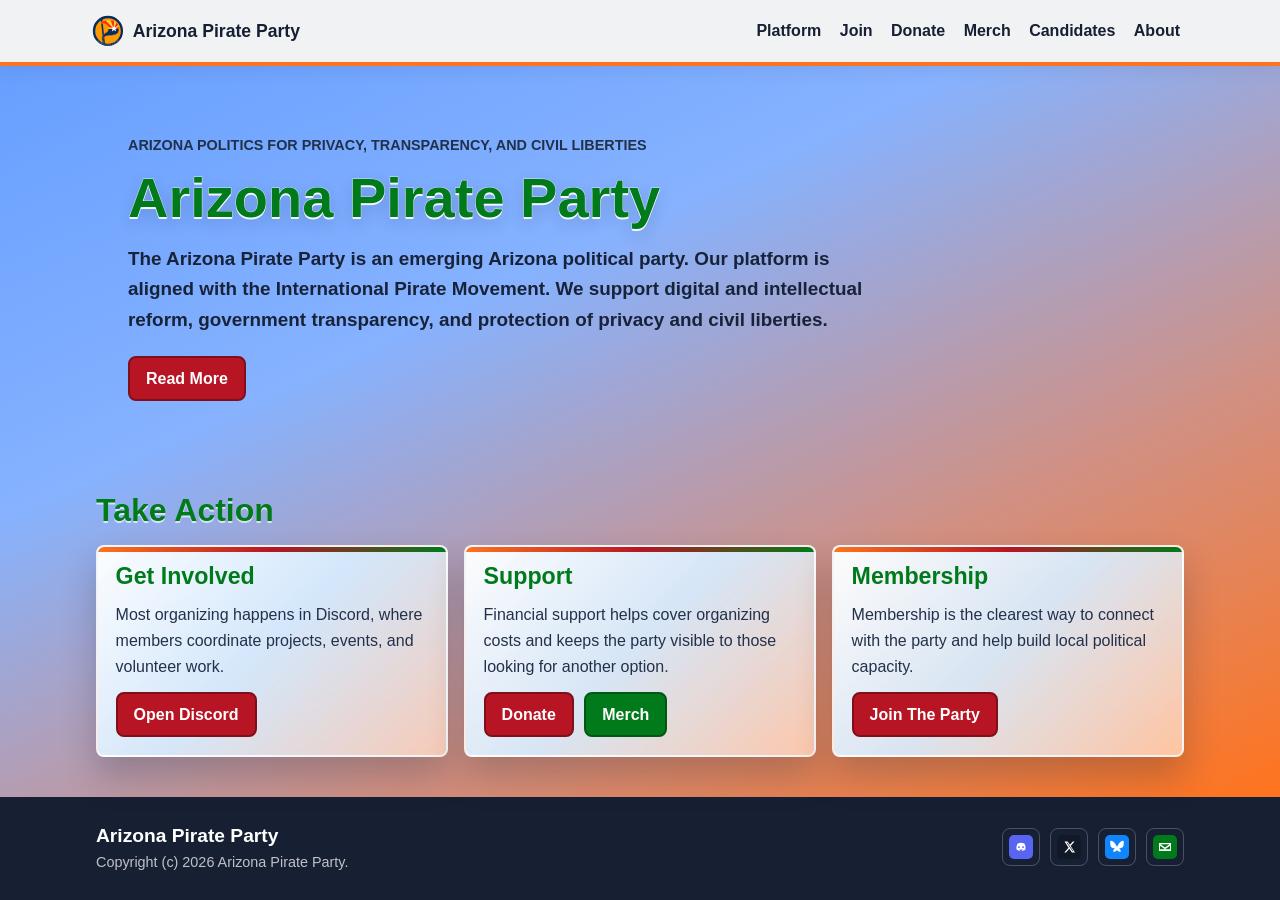
==== commit f3a03d8a: "feat: add merch page" ====
--- a/index.html
+++ b/index.html
@@ -87,6 +87,7 @@
             <li class="nav-item"><a class="nav-link" href="platform.html">Platform</a></li>
             <li class="nav-item"><a class="nav-link" href="join.html">Join</a></li>
             <li class="nav-item"><a class="nav-link" href="donate.html">Donate</a></li>
+            <li class="nav-item"><a class="nav-link" href="merch.html">Merch</a></li>
             <li class="nav-item"><a class="nav-link" href="candidates.html">Candidates</a></li>
             <li class="nav-item"><a class="nav-link" href="about.html">About</a></li>
           </ul>
@@ -117,9 +118,12 @@
               <a class="site-button" href="https://discord.gg/6byTSC22NW" target="_blank" rel="noopener noreferrer">Open Discord</a>
             </article>
             <article class="cta-card">
-              <h3>Donate</h3>
-              <p>Donations help cover organizing costs and keep the party visible to people looking for another option.</p>
-              <a class="site-button" href="donate.html">Donation Info</a>
+              <h3>Support</h3>
+              <p>Financial support helps cover organizing costs and keeps the party visible to those looking for another option.</p>
+              <div class="cta-card__actions">
+                <a class="site-button" href="donate.html">Donate</a>
+                <a class="site-button site-button--secondary" href="merch.html">Merch</a>
+              </div>
             </article>
             <article class="cta-card">
               <h3>Membership</h3>
--- a/style.css
+++ b/style.css
@@ -317,10 +317,21 @@
   margin: 0;
 }
 
-.cta-card .site-button,
+.cta-card > .site-button,
 .candidate-card .site-button {
   align-self: flex-start;
   margin-top: auto;
+}
+
+.cta-card__actions {
+  display: flex;
+  flex-wrap: wrap;
+  gap: 0.65rem;
+  margin-top: auto;
+}
+
+.cta-card__actions .site-button {
+  margin-top: 0;
 }
 
 /* COMPONENT: long-form page panels. */
@@ -393,6 +404,90 @@
   gap: 1rem;
 }
 
+/* COMPONENT: merch product cards. */
+.merch-grid {
+  display: grid;
+  gap: 1rem;
+  max-width: 58rem;
+}
+
+.merch-card {
+  background:
+    linear-gradient(135deg, rgba(255, 255, 255, 0.92), rgba(204, 232, 255, 0.78) 46%, rgba(255, 115, 29, 0.18)),
+    rgba(255, 255, 255, 0.76);
+  backdrop-filter: blur(7px) saturate(1.18);
+  border: 2px solid rgba(255, 255, 255, 0.64);
+  border-radius: 8px;
+  box-shadow: var(--shadow-panel);
+  display: grid;
+  gap: 1rem;
+  overflow: hidden;
+  padding: 0.9rem;
+  position: relative;
+}
+
+.merch-card::before {
+  background: linear-gradient(90deg, var(--color-pirate-orange), var(--color-pirate-red), var(--color-pirate-green));
+  content: "";
+  height: 0.32rem;
+  left: 0;
+  position: absolute;
+  right: 0;
+  top: 0;
+}
+
+.merch-card__media {
+  background: rgba(255, 255, 255, 0.74);
+  border: 1px solid rgba(23, 32, 51, 0.12);
+  border-radius: 8px;
+  overflow: hidden;
+}
+
+.merch-card__media img {
+  display: block;
+  height: auto;
+  width: 100%;
+}
+
+.merch-card__body {
+  display: flex;
+  flex-direction: column;
+  gap: 0.75rem;
+}
+
+.merch-card__body h2 {
+  color: var(--color-pirate-green);
+  font-family: var(--font-display);
+  font-size: 1.6rem;
+  font-weight: 900;
+  letter-spacing: 0;
+  line-height: 1.1;
+  margin: 0;
+}
+
+.merch-card__body p {
+  color: var(--color-ink);
+  margin: 0;
+}
+
+.merch-card__body .site-button {
+  align-self: flex-start;
+}
+
+.merch-card__price {
+  color: var(--color-pirate-red);
+  font-family: var(--font-display);
+  font-size: 1.55rem;
+  font-weight: 900;
+  line-height: 1;
+}
+
+.merch-card__note {
+  color: var(--color-muted);
+  font-size: 0.95rem;
+  font-weight: 700;
+}
+
 /* COMPONENT: officer and county role lists. */
 .role-list {
   display: grid;
@@ -518,6 +613,12 @@
 
   .role-list li {
     grid-template-columns: minmax(13rem, 0.75fr) 1fr;
+  }
+
+  .merch-card {
+    align-items: center;
+    grid-template-columns: minmax(14rem, 0.85fr) 1fr;
+    padding: 1.1rem;
   }
 
   .site-footer__inner {
